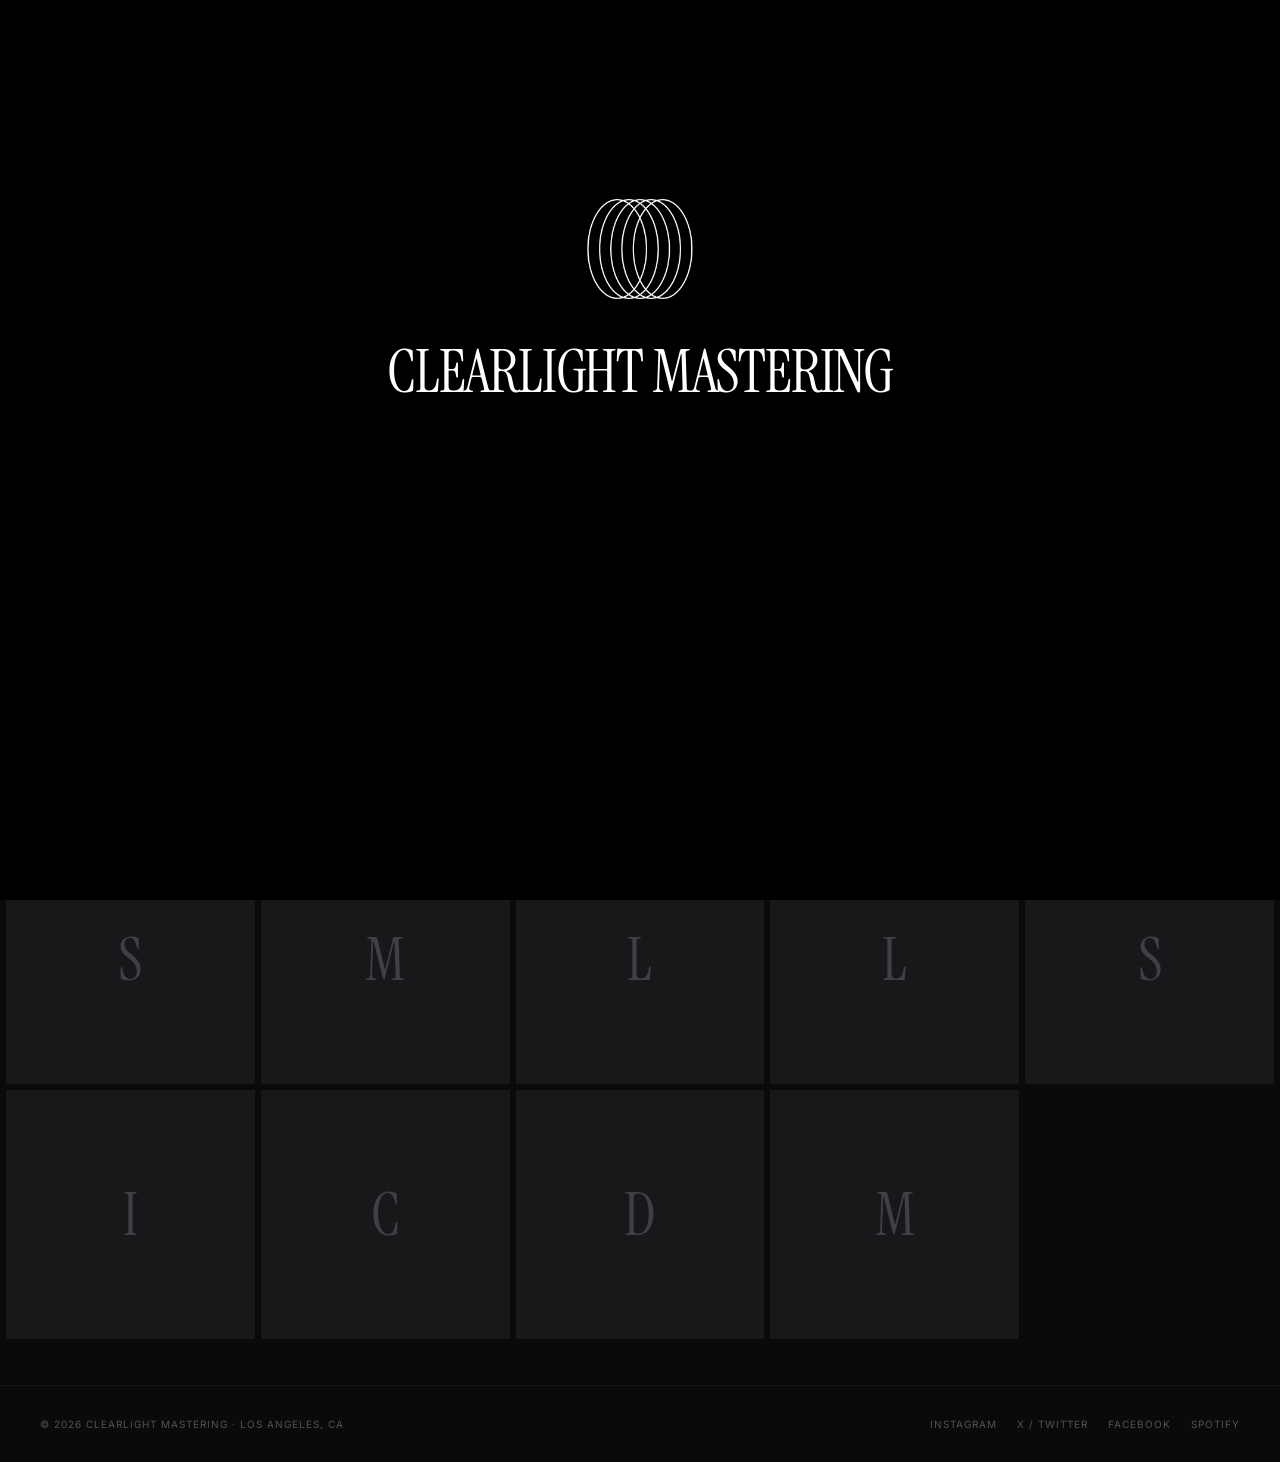
==== index.html @ d0c1997b "Add files via upload" ====
<!DOCTYPE html>
<html lang="en">
<head>
  <meta charset="UTF-8">
  <meta name="viewport" content="width=device-width, initial-scale=1.0">
  <title>Clearlight Mastering</title>
  <meta name="description" content="Clearlight Mastering — a boutique family-run mastering studio in Los Angeles, CA. Grammy-winning engineer John Greenham and studio director Tess Greenham.">
  <meta property="og:title" content="Clearlight Mastering">
  <meta property="og:description" content="A boutique family-run mastering studio in Los Angeles, CA. Trusted by Grammy-winning artists and independent voices alike.">
  <meta property="og:type" content="website">
  <meta name="twitter:card" content="summary_large_image">
  <link rel="icon" href="assets/logo.webp">
  <link rel="preconnect" href="https://fonts.googleapis.com">
  <link rel="preconnect" href="https://fonts.gstatic.com" crossorigin>
  <link href="https://fonts.googleapis.com/css2?family=Instrument+Serif:ital@0;1&family=Inter:wght@300;400;500&display=swap" rel="stylesheet">
  <link rel="stylesheet" href="css/style.css">
</head>
<body>

  <!-- Landing overlay -->
  <div class="landing" id="landing">
    <div class="landing-inner">
      <img src="assets/logo.webp" alt="Clearlight Mastering" class="landing-logo fade-item" data-step="200">
      <h1 class="landing-title fade-item" data-step="900">CLEARLIGHT MASTERING</h1>
      <p class="landing-sub fade-item" data-step="1600">A father-and-daughter mastering studio &middot; Los Angeles, CA<br><span style="color:var(--zinc-600)">Four-time Grammy-winning mastering</span></p>
      <div class="landing-rule fade-item" data-step="2300"></div>
      <div class="counter fade-item" data-step="2300">
        <p class="counter-number" id="counter-number">—</p>
        <p class="counter-label">streams and counting</p>
        <p class="counter-note">estimated across mastered catalogue</p>
      </div>
      <p class="landing-enter fade-item" data-step="2800">Click to enter</p>
    </div>
  </div>

  <!-- Header -->
  <header class="site-header">
    <div class="header-inner">
      <a href="index.html" class="brand">
        <img src="assets/logo.webp" alt="Clearlight Mastering">
        <span class="brand-text">
          <span class="brand-name">CLEARLIGHT MASTERING</span>
          <span class="brand-tag">A father-and-daughter mastering studio &middot; Los Angeles, CA</span>
        </span>
      </a>
      <nav class="site-nav">
        <a href="index.html">Work</a>
        <a href="about.html">About</a>
        <a href="contact.html">Contact</a>
      </nav>
    </div>
  </header>

  <!-- Album grid -->
  <div class="grid-wrap">
    <div class="album-grid" id="album-grid"></div>
  </div>

  <!-- Footer -->
  <footer class="site-footer">
    <div class="footer-inner">
      <p>&copy; <span id="year"></span> Clearlight Mastering &middot; Los Angeles, CA</p>
      <div class="footer-links">
        <a href="https://instagram.com" target="_blank" rel="noopener">Instagram</a>
        <a href="https://x.com" target="_blank" rel="noopener">X / Twitter</a>
        <a href="https://facebook.com" target="_blank" rel="noopener">Facebook</a>
        <a href="https://open.spotify.com" target="_blank" rel="noopener">Spotify</a>
      </div>
    </div>
  </footer>

  <script src="js/common.js"></script>
  <script src="js/home.js"></script>
</body>
</html>
---- css/style.css ----
/* ─── Reset & base ──────────────────────────────────────────────────────── */
*, *::before, *::after { box-sizing: border-box; margin: 0; padding: 0; }

:root {
  --bg: #0a0a0a;
  --fg: #f2f2f2;
  --border: #1f1f1f;
  --muted: #1f1f1f;
  --zinc-300: #d4d4d8;
  --zinc-400: #a1a1aa;
  --zinc-500: #71717a;
  --zinc-600: #52525b;
  --zinc-700: #3f3f46;
  --zinc-800: #27272a;
  --zinc-900: #18181b;
  --amber: #fbbf24;
  --green: #4ade80;
  --serif: 'Instrument Serif', Georgia, serif;
  --sans: 'Inter', -apple-system, BlinkMacSystemFont, sans-serif;
}

html { scroll-behavior: smooth; }

body {
  background: var(--bg);
  color: var(--fg);
  font-family: var(--sans);
  -webkit-font-smoothing: antialiased;
  min-height: 100vh;
  display: flex;
  flex-direction: column;
}

a { color: inherit; text-decoration: none; }
img { display: block; max-width: 100%; }

/* ─── Header ────────────────────────────────────────────────────────────── */
.site-header {
  position: sticky;
  top: 0;
  z-index: 40;
  width: 100%;
  border-bottom: 1px solid rgba(31,31,31,0.5);
  background: rgba(10,10,10,0.95);
  backdrop-filter: blur(8px);
}

.header-inner {
  max-width: 2000px;
  margin: 0 auto;
  padding: 0 20px;
  height: 64px;
  display: flex;
  align-items: center;
  justify-content: space-between;
}

.brand { display: flex; align-items: center; gap: 12px; }
.brand img { width: 36px; height: 36px; object-fit: contain; opacity: 0.8; transition: opacity 0.2s; }
.brand:hover img { opacity: 1; }
.brand-text { display: flex; align-items: baseline; gap: 12px; }
.brand-name { font-family: var(--serif); font-size: 20px; letter-spacing: -0.01em; color: #fff; }
.brand-tag {
  display: none;
  font-size: 10px;
  color: var(--zinc-600);
  text-transform: uppercase;
  letter-spacing: 0.1em;
  white-space: nowrap;
}

.site-nav { display: flex; align-items: center; gap: 24px; }
.site-nav a {
  font-size: 11px;
  text-transform: uppercase;
  letter-spacing: 0.18em;
  color: var(--zinc-500);
  transition: color 0.2s;
}
.site-nav a:hover { color: #e4e4e7; }
.site-nav a.active { color: #fff; }

/* ─── Footer ────────────────────────────────────────────────────────────── */
.site-footer { border-top: 1px solid rgba(31,31,31,0.5); margin-top: auto; }
.footer-inner {
  max-width: 2000px;
  margin: 0 auto;
  padding: 32px 20px;
  display: flex;
  flex-direction: column;
  align-items: center;
  gap: 16px;
}
.footer-inner p, .footer-links a {
  font-size: 10px;
  text-transform: uppercase;
  letter-spacing: 0.1em;
  color: var(--zinc-600);
}
.footer-links { display: flex; gap: 20px; }
.footer-links a { transition: color 0.2s; }
.footer-links a:hover { color: var(--zinc-300); }

/* ─── Landing overlay ───────────────────────────────────────────────────── */
.landing {
  position: fixed;
  inset: 0;
  background: #000;
  display: flex;
  flex-direction: column;
  align-items: center;
  justify-content: center;
  cursor: pointer;
  user-select: none;
  z-index: 50;
  transition: opacity 0.7s ease;
  text-align: center;
  padding: 24px;
}
.landing.hidden { opacity: 0; pointer-events: none; }

.landing-inner { display: flex; flex-direction: column; align-items: center; gap: 28px; }

.fade-item {
  opacity: 0;
  transform: translateY(16px);
  transition: opacity 0.9s ease, transform 0.9s ease;
}
.fade-item.show { opacity: 1; transform: translateY(0); }

.landing-logo { width: 96px; height: 96px; object-fit: contain; }
.landing-title {
  font-family: var(--serif);
  font-size: clamp(30px, 7vw, 60px);
  letter-spacing: -0.02em;
  color: #fff;
  font-weight: 400;
}
.landing-sub {
  font-size: 11px;
  color: var(--zinc-500);
  text-transform: uppercase;
  letter-spacing: 0.1em;
  line-height: 1.7;
  max-width: 420px;
}
.landing-rule { width: 1px; height: 24px; background: var(--zinc-800); }

.counter { display: flex; flex-direction: column; align-items: center; gap: 6px; }
.counter-number {
  font-family: var(--serif);
  font-size: clamp(22px, 5vw, 30px);
  color: #fff;
  font-variant-numeric: tabular-nums;
  letter-spacing: -0.01em;
}
.counter-label {
  font-size: 10px;
  color: var(--zinc-600);
  text-transform: uppercase;
  letter-spacing: 0.22em;
}
.counter-note {
  font-size: 9px;
  color: var(--zinc-700);
  text-transform: uppercase;
  letter-spacing: 0.15em;
  margin-top: 2px;
}

.landing-enter {
  font-size: 10px;
  color: var(--zinc-700);
  text-transform: uppercase;
  letter-spacing: 0.3em;
  margin-top: 16px;
}

/* ─── Album grid ────────────────────────────────────────────────────────── */
.grid-wrap { flex: 1; width: 100%; max-width: 2000px; margin: 0 auto; padding-bottom: 40px; }

.album-grid {
  display: grid;
  grid-template-columns: repeat(2, 1fr);
  gap: 4px;
  padding: 4px;
}

.album-card {
  position: relative;
  aspect-ratio: 1;
  overflow: hidden;
  background: var(--muted);
  cursor: pointer;
  opacity: 0;
  animation: fadeIn 0.6s ease forwards;
}

@keyframes fadeIn { to { opacity: 1; } }

.album-card img {
  height: 100%;
  width: 100%;
  object-fit: cover;
  transition: transform 0.7s cubic-bezier(0.16, 1, 0.3, 1);
}
.album-card:hover img { transform: scale(1.03); }

.album-fallback {
  position: absolute;
  inset: 0;
  display: flex;
  align-items: center;
  justify-content: center;
  background: var(--zinc-900);
  font-family: var(--serif);
  font-size: 60px;
  color: var(--zinc-700);
  text-transform: uppercase;
}

.album-spinner {
  position: absolute;
  inset: 0;
  display: flex;
  align-items: center;
  justify-content: center;
  background: var(--zinc-900);
}
.spinner {
  width: 32px; height: 32px;
  border: 2px solid var(--zinc-700);
  border-top-color: var(--zinc-400);
  border-radius: 50%;
  animation: spin 0.8s linear infinite;
}
@keyframes spin { to { transform: rotate(360deg); } }

.album-overlay {
  position: absolute;
  inset: 0;
  background: linear-gradient(to top, rgba(0,0,0,0.92) 0%, rgba(0,0,0,0.3) 50%, transparent 100%);
  display: flex;
  flex-direction: column;
  justify-content: flex-end;
  padding: 20px;
  opacity: 0;
  transition: opacity 0.3s;
}
.album-card:hover .album-overlay, .album-card.active .album-overlay { opacity: 1; }

.album-overlay-inner { transform: translateY(12px); transition: transform 0.3s; }
.album-card:hover .album-overlay-inner, .album-card.active .album-overlay-inner { transform: translateY(0); }

.album-award {
  display: inline-block;
  font-size: 9px;
  text-transform: uppercase;
  letter-spacing: 0.1em;
  color: var(--zinc-300);
  border: 1px solid rgba(113,113,122,0.5);
  padding: 2px 8px;
  margin-bottom: 8px;
}

.album-title {
  font-family: var(--serif);
  font-size: 17px;
  line-height: 1.2;
  color: #fff;
  margin-bottom: 4px;
  font-weight: 400;
}

.album-meta {
  font-size: 12px;
  color: var(--zinc-400);
  display: flex;
  align-items: center;
  gap: 6px;
}
.album-listen {
  margin-left: auto;
  display: flex;
  align-items: center;
  gap: 4px;
  font-size: 10px;
  text-transform: uppercase;
  letter-spacing: 0.05em;
  color: var(--green);
  opacity: 0.7;
}

/* ─── Page sections ─────────────────────────────────────────────────────── */
.section {
  padding: 96px 24px;
  max-width: 1100px;
  margin: 0 auto;
  border-bottom: 1px solid rgba(31,31,31,0.4);
}
.section:last-of-type { border-bottom: none; }

.eyebrow {
  font-size: 10px;
  text-transform: uppercase;
  letter-spacing: 0.25em;
  color: var(--zinc-600);
  margin-bottom: 12px;
}

h1.display {
  font-family: var(--serif);
  font-size: clamp(40px, 8vw, 76px);
  line-height: 1;
  letter-spacing: -0.02em;
  color: #fff;
  margin-bottom: 24px;
  font-weight: 400;
}
h1.display em { font-style: italic; }

h2.heading {
  font-family: var(--serif);
  font-size: clamp(26px, 4vw, 40px);
  line-height: 1.15;
  color: #fff;
  margin-bottom: 24px;
  font-weight: 400;
}

.body-text {
  font-size: 15px;
  color: var(--zinc-400);
  line-height: 1.75;
  margin-bottom: 16px;
}
.body-text:last-child { margin-bottom: 0; }

.hero-section {
  min-height: 60vh;
  display: flex;
  flex-direction: column;
  align-items: center;
  justify-content: center;
  text-align: center;
  padding: 96px 24px;
  border-bottom: 1px solid rgba(31,31,31,0.4);
}
.hero-section .body-text { max-width: 440px; color: var(--zinc-500); }

/* Reveal on scroll */
.reveal { opacity: 0; transform: translateY(32px); transition: opacity 0.9s ease, transform 0.9s ease; }
.reveal.in { opacity: 1; transform: none; }

/* Two column */
.two-col { display: grid; gap: 64px; align-items: center; }

.portrait { max-width: 320px; margin: 0 auto; }
.portrait img { width: 100%; filter: grayscale(100%) contrast(1.05); }
.portrait-name { font-family: var(--serif); font-size: 13px; color: var(--zinc-300); margin-top: 16px; }
.portrait-role { font-size: 10px; text-transform: uppercase; letter-spacing: 0.1em; color: var(--zinc-600); margin-top: 2px; }

/* Testimonials */
.testimonial-grid { display: grid; gap: 40px; }
.testimonial { border-left: 1px solid var(--zinc-800); padding-left: 24px; }
.testimonial p {
  font-family: var(--serif);
  font-style: italic;
  font-size: 15px;
  color: var(--zinc-400);
  line-height: 1.6;
  margin-bottom: 12px;
}
.testimonial cite {
  font-size: 10px;
  text-transform: uppercase;
  letter-spacing: 0.1em;
  color: var(--zinc-600);
  font-style: normal;
}

/* Stats */
.stat-grid { display: grid; grid-template-columns: repeat(3, 1fr); gap: 24px; max-width: 320px; margin-top: 40px; }
.stat-num { font-family: var(--serif); font-size: 30px; color: #fff; }
.stat-label { font-size: 10px; text-transform: uppercase; letter-spacing: 0.1em; color: var(--zinc-600); margin-top: 4px; }

/* Grammy carousel */
.grammy { display: flex; flex-direction: column; align-items: center; gap: 40px; }
.grammy-art { position: relative; width: 208px; height: 208px; flex-shrink: 0; transition: opacity 0.6s, transform 0.6s; }
.grammy-art img { width: 100%; height: 100%; object-fit: cover; }
.grammy-art.fading { opacity: 0; transform: scale(0.97); }
.grammy-fallback {
  width: 100%; height: 100%;
  background: var(--zinc-900);
  display: flex; align-items: center; justify-content: center;
  font-family: var(--serif); font-size: 48px; color: var(--zinc-700);
}
.grammy-badge {
  position: absolute; top: -12px; right: -12px;
  width: 40px; height: 40px;
  background: rgba(251,191,36,0.9);
  border-radius: 50%;
  display: flex; align-items: center; justify-content: center;
}
.grammy-info { text-align: center; max-width: 380px; transition: opacity 0.6s; }
.grammy-info.fading { opacity: 0; }
.grammy-award { font-size: 9px; text-transform: uppercase; letter-spacing: 0.25em; color: rgba(251,191,36,0.8); margin-bottom: 12px; }
.grammy-title { font-family: var(--serif); font-size: 20px; color: #fff; line-height: 1.2; margin-bottom: 4px; font-weight: 400; }
.grammy-artist { font-size: 12px; color: var(--zinc-500); }
.grammy-ceremony { font-size: 10px; color: var(--zinc-700); text-transform: uppercase; letter-spacing: 0.1em; margin-top: 4px; }
.grammy-dots { display: flex; gap: 8px; }
.grammy-dots button {
  width: 6px; height: 6px;
  border-radius: 50%;
  border: none;
  background: var(--zinc-700);
  cursor: pointer;
  padding: 0;
  transition: all 0.3s;
}
.grammy-dots button.active { background: var(--amber); transform: scale(1.25); }

/* ─── Contact form ──────────────────────────────────────────────────────── */
.contact-wrap { flex: 1; display: flex; justify-content: center; padding: 80px 24px; }
.contact-inner { width: 100%; max-width: 440px; }

.contact-form { display: flex; flex-direction: column; gap: 24px; }
.field { display: flex; flex-direction: column; gap: 6px; }
.field label {
  font-size: 10px;
  text-transform: uppercase;
  letter-spacing: 0.1em;
  color: var(--zinc-500);
}
.field input, .field textarea {
  background: transparent;
  border: none;
  border-bottom: 1px solid var(--zinc-800);
  padding: 10px 0;
  font-size: 14px;
  color: #fff;
  font-family: var(--sans);
  transition: border-color 0.2s;
  outline: none;
}
.field input:focus, .field textarea:focus { border-bottom-color: var(--zinc-400); }
.field input::placeholder, .field textarea::placeholder { color: var(--zinc-700); }
.field textarea { resize: none; }

.btn {
  align-self: flex-start;
  margin-top: 8px;
  font-size: 11px;
  text-transform: uppercase;
  letter-spacing: 0.2em;
  color: #fff;
  background: transparent;
  border: 1px solid var(--zinc-700);
  padding: 14px 28px;
  cursor: pointer;
  font-family: var(--sans);
  transition: all 0.2s;
}
.btn:hover { border-color: var(--zinc-400); background: var(--zinc-900); }
.btn:disabled { opacity: 0.5; cursor: default; }

.form-status { font-size: 13px; }
.form-status.error { color: #f87171; }

.contact-success { text-align: center; padding: 48px 0; }
.contact-success p:first-child { color: var(--zinc-400); font-size: 14px; margin-bottom: 8px; }
.contact-success p:last-child { color: var(--zinc-600); font-size: 12px; text-transform: uppercase; letter-spacing: 0.1em; }

.cta-section { padding: 96px 24px; text-align: center; max-width: 640px; margin: 0 auto; }
.cta-link {
  display: inline-block;
  font-size: 11px;
  text-transform: uppercase;
  letter-spacing: 0.2em;
  color: #fff;
  border: 1px solid var(--zinc-700);
  padding: 16px 32px;
  transition: all 0.2s;
}
.cta-link:hover { border-color: var(--zinc-400); background: var(--zinc-900); }

/* ─── Responsive ────────────────────────────────────────────────────────── */
@media (min-width: 768px) {
  .header-inner, .footer-inner { padding-left: 40px; padding-right: 40px; }
  .brand-tag { display: block; }
  .album-grid { grid-template-columns: repeat(3, 1fr); gap: 6px; padding: 6px; }
  .footer-inner { flex-direction: row; justify-content: space-between; }
  .two-col { grid-template-columns: 1fr 1fr; gap: 96px; }
  .testimonial-grid { grid-template-columns: 1fr 1fr; gap: 56px; }
  .section { padding: 128px 64px; }
  .grammy-art { width: 256px; height: 256px; }
  .landing-logo { width: 112px; height: 112px; }
}

@media (min-width: 1024px) {
  .album-grid { grid-template-columns: repeat(4, 1fr); }
}

@media (min-width: 1280px) {
  .album-grid { grid-template-columns: repeat(5, 1fr); }
}

@media (prefers-reduced-motion: reduce) {
  *, *::before, *::after { animation-duration: 0.01ms !important; transition-duration: 0.01ms !important; }
}

/* ─── Credential strip (hero) ────────────────────────────────────────────── */
.credential-strip {
  display: flex;
  align-items: center;
  justify-content: center;
  flex-wrap: wrap;
  gap: 16px;
  margin-top: 32px;
}
.credential {
  font-size: 11px;
  text-transform: uppercase;
  letter-spacing: 0.16em;
  color: var(--zinc-400);
  display: flex;
  align-items: center;
  gap: 8px;
}
.credential-num {
  font-family: var(--serif);
  font-size: 22px;
  color: var(--amber);
  letter-spacing: 0;
  text-transform: none;
}
.credential-sep { width: 1px; height: 14px; background: var(--zinc-800); }

/* ─── Featured testimonial ───────────────────────────────────────────────── */
.featured-quote {
  border: none;
  border-top: 1px solid var(--zinc-800);
  border-bottom: 1px solid var(--zinc-800);
  padding: 48px 0;
  margin-bottom: 56px;
  text-align: center;
}
.featured-quote p {
  font-family: var(--serif);
  font-size: clamp(24px, 4.2vw, 40px);
  line-height: 1.25;
  color: #fff;
  letter-spacing: -0.01em;
  margin-bottom: 20px;
  font-style: normal;
}
.featured-quote cite {
  font-size: 10px;
  text-transform: uppercase;
  letter-spacing: 0.18em;
  color: var(--zinc-500);
  font-style: normal;
}
.featured-quote cite em { font-style: italic; text-transform: none; letter-spacing: 0.05em; }

/* ─── Family band ────────────────────────────────────────────────────────── */
.family-band { display: grid; gap: 40px; align-items: center; }

.family-photo { position: relative; width: 100%; aspect-ratio: 4/3; overflow: hidden; }
.family-photo img { width: 100%; height: 100%; object-fit: cover; filter: grayscale(100%) contrast(1.05); }
.family-photo-note { display: none; }
.family-photo.missing {
  background: var(--zinc-900);
  border: 1px dashed var(--zinc-800);
  display: flex;
  align-items: center;
  justify-content: center;
}
.family-photo.missing .family-photo-note {
  display: block;
  text-align: center;
  font-size: 11px;
  text-transform: uppercase;
  letter-spacing: 0.15em;
  color: var(--zinc-600);
  line-height: 2;
}
.family-photo.missing .family-photo-note span {
  font-size: 10px;
  letter-spacing: 0.05em;
  color: var(--zinc-700);
  text-transform: none;
}

.family-quote { border-left: 1px solid var(--zinc-800); padding-left: 28px; }
.family-quote p {
  font-family: var(--serif);
  font-size: clamp(19px, 2.6vw, 26px);
  line-height: 1.4;
  color: var(--zinc-300);
  margin-bottom: 16px;
}
.family-quote cite {
  font-size: 10px;
  text-transform: uppercase;
  letter-spacing: 0.15em;
  color: var(--zinc-600);
  font-style: normal;
}

@media (min-width: 768px) {
  .family-band { grid-template-columns: 1.2fr 1fr; gap: 64px; }
  .testimonial-grid { grid-template-columns: repeat(3, 1fr); gap: 40px; }
  .credential-strip { gap: 24px; }
}
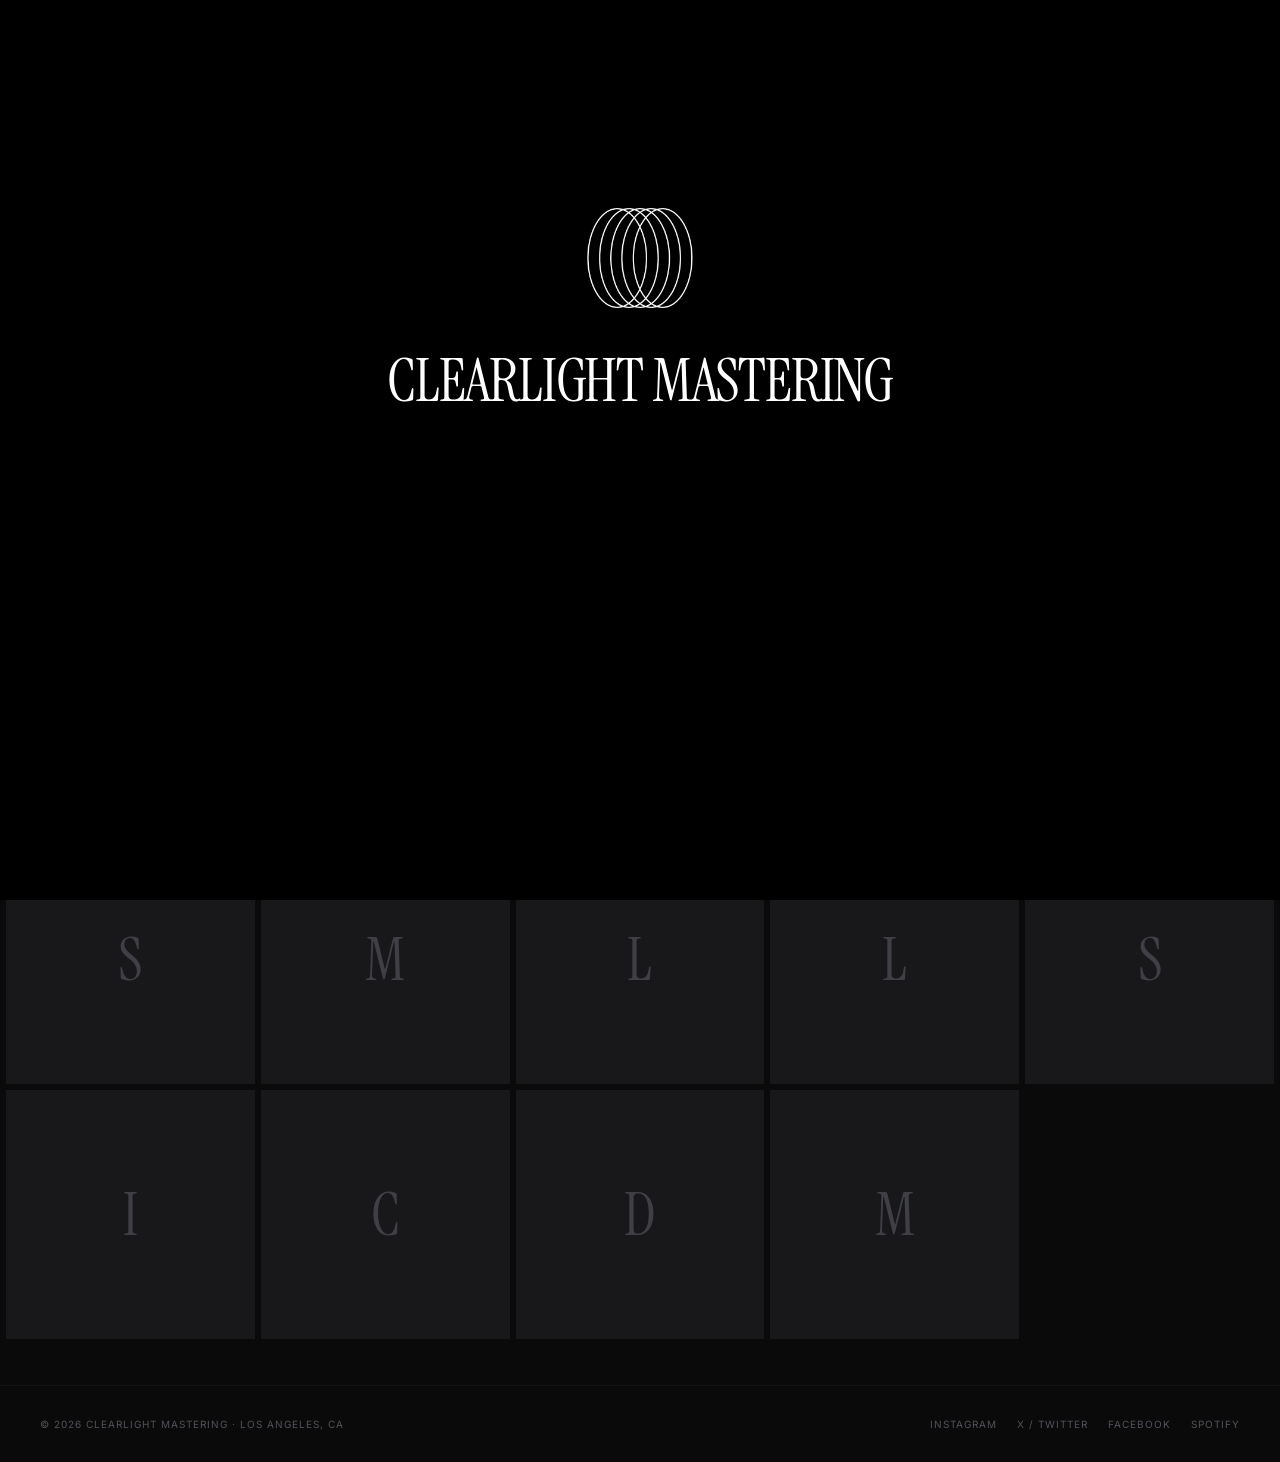
==== commit 429691bf: "Add files via upload" ====
--- a/index.html
+++ b/index.html
@@ -22,7 +22,7 @@
     <div class="landing-inner">
       <img src="assets/logo.webp" alt="Clearlight Mastering" class="landing-logo fade-item" data-step="200">
       <h1 class="landing-title fade-item" data-step="900">CLEARLIGHT MASTERING</h1>
-      <p class="landing-sub fade-item" data-step="1600">A father-and-daughter mastering studio &middot; Los Angeles, CA<br><span style="color:var(--zinc-600)">Four-time Grammy-winning mastering</span></p>
+      <p class="landing-sub fade-item" data-step="1600">A boutique family run mastering studio &middot; Los Angeles, CA<br><span style="color:var(--zinc-600)">Four-time Grammy-winning mastering</span></p>
       <div class="landing-rule fade-item" data-step="2300"></div>
       <div class="counter fade-item" data-step="2300">
         <p class="counter-number" id="counter-number">—</p>
@@ -40,7 +40,7 @@
         <img src="assets/logo.webp" alt="Clearlight Mastering">
         <span class="brand-text">
           <span class="brand-name">CLEARLIGHT MASTERING</span>
-          <span class="brand-tag">A father-and-daughter mastering studio &middot; Los Angeles, CA</span>
+          <span class="brand-tag">A boutique family run mastering studio &middot; Los Angeles, CA</span>
         </span>
       </a>
       <nav class="site-nav">
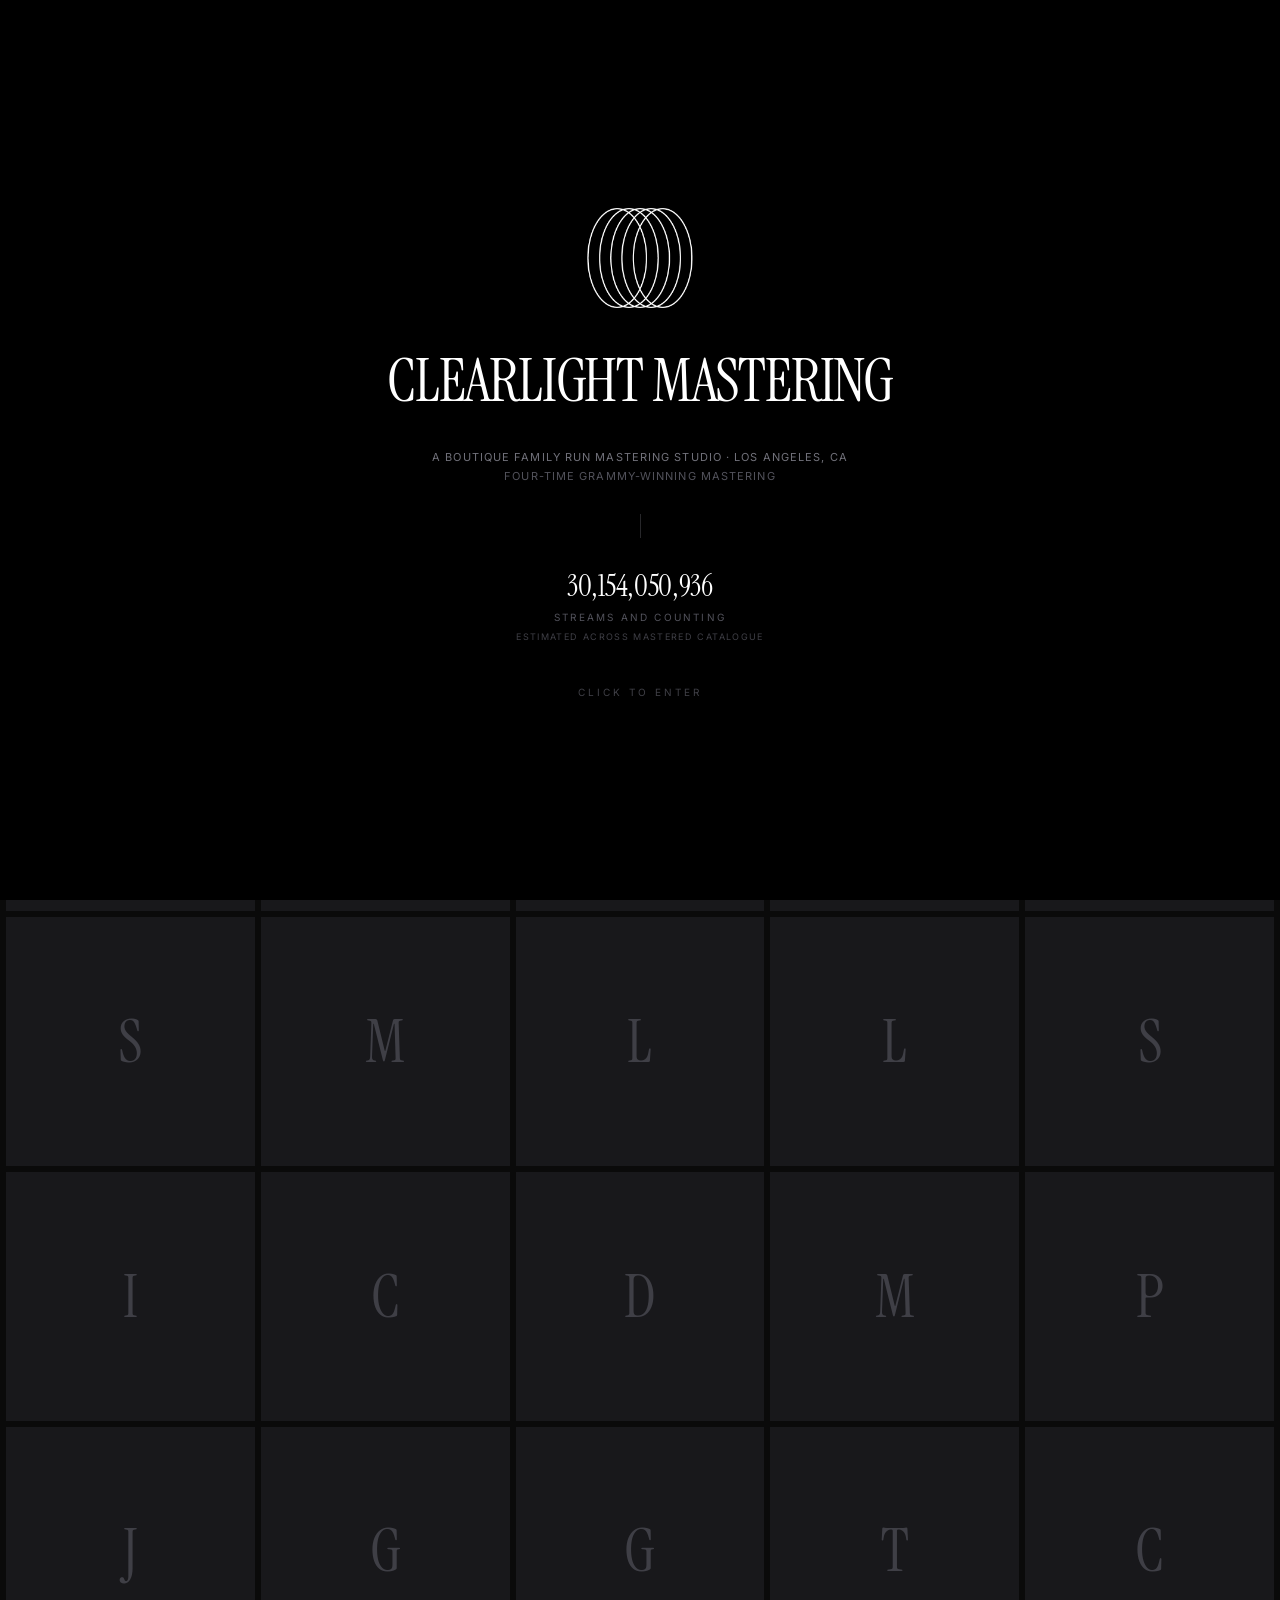
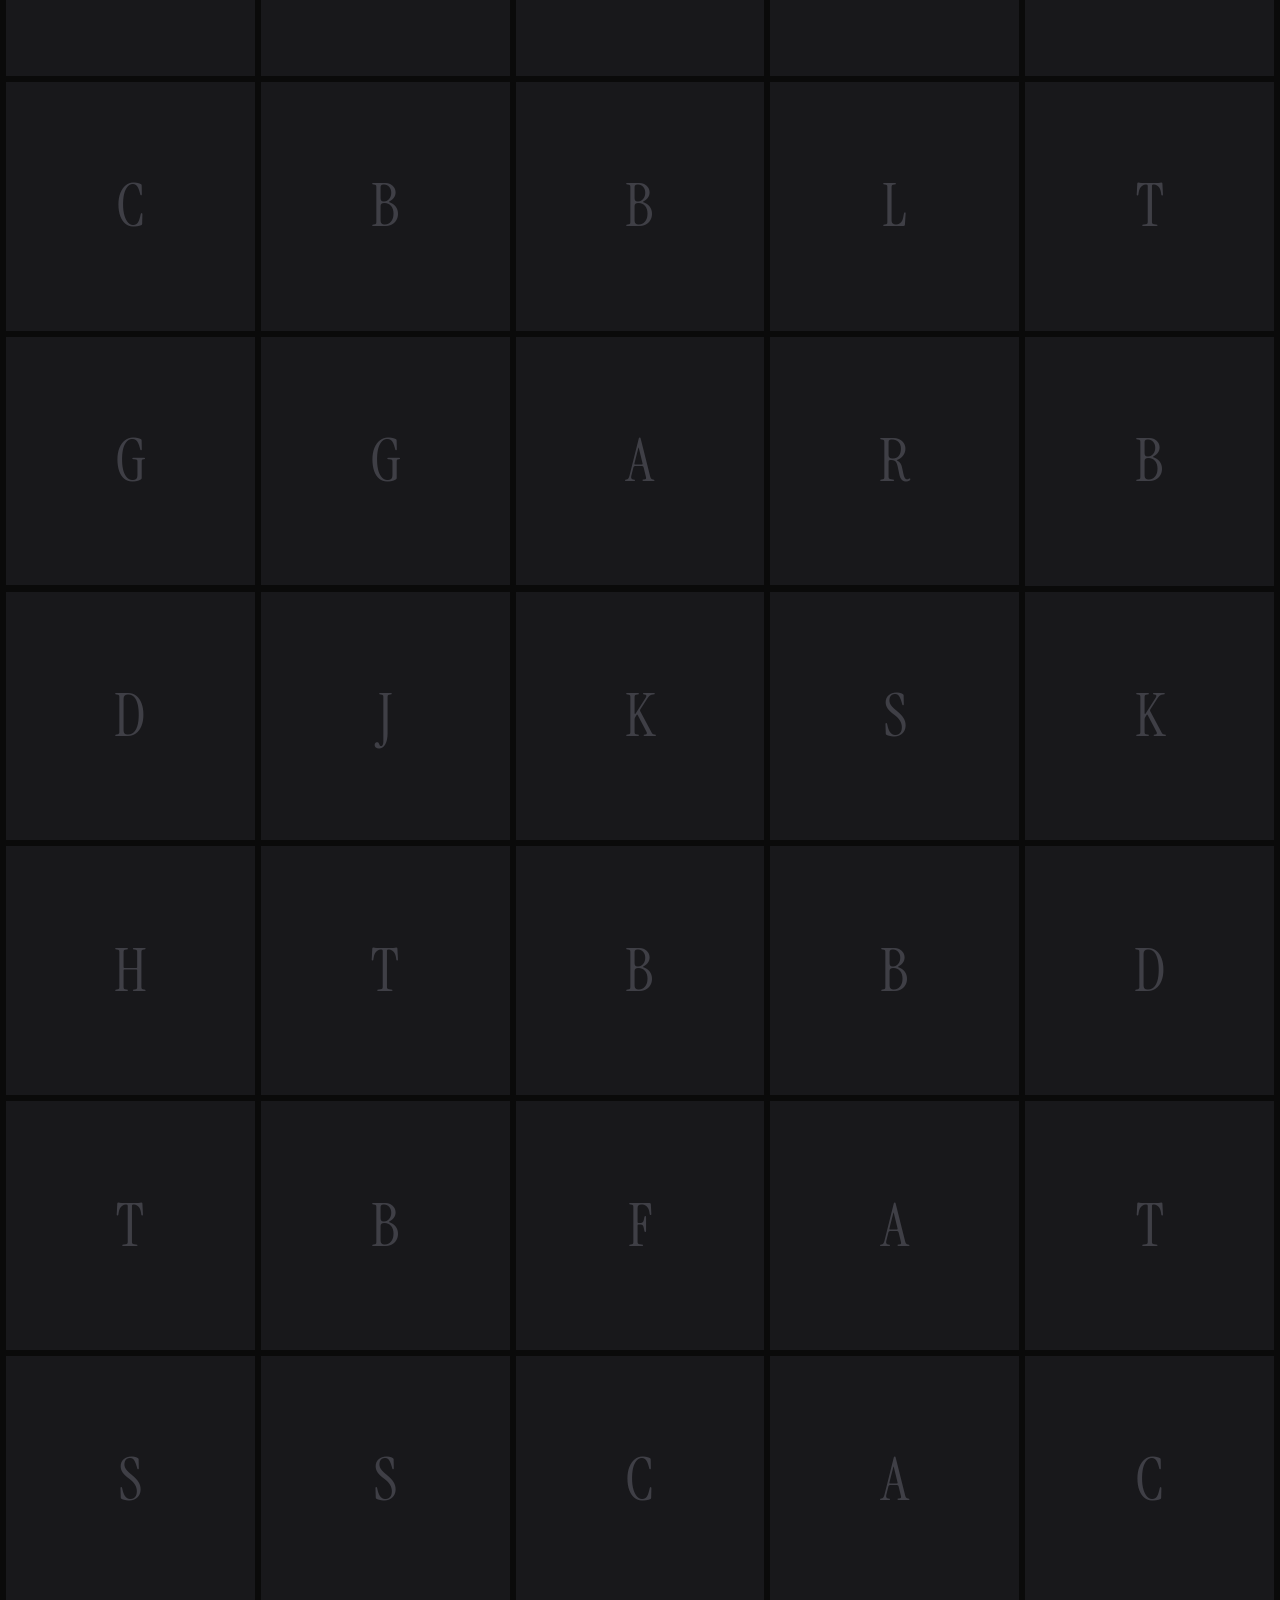
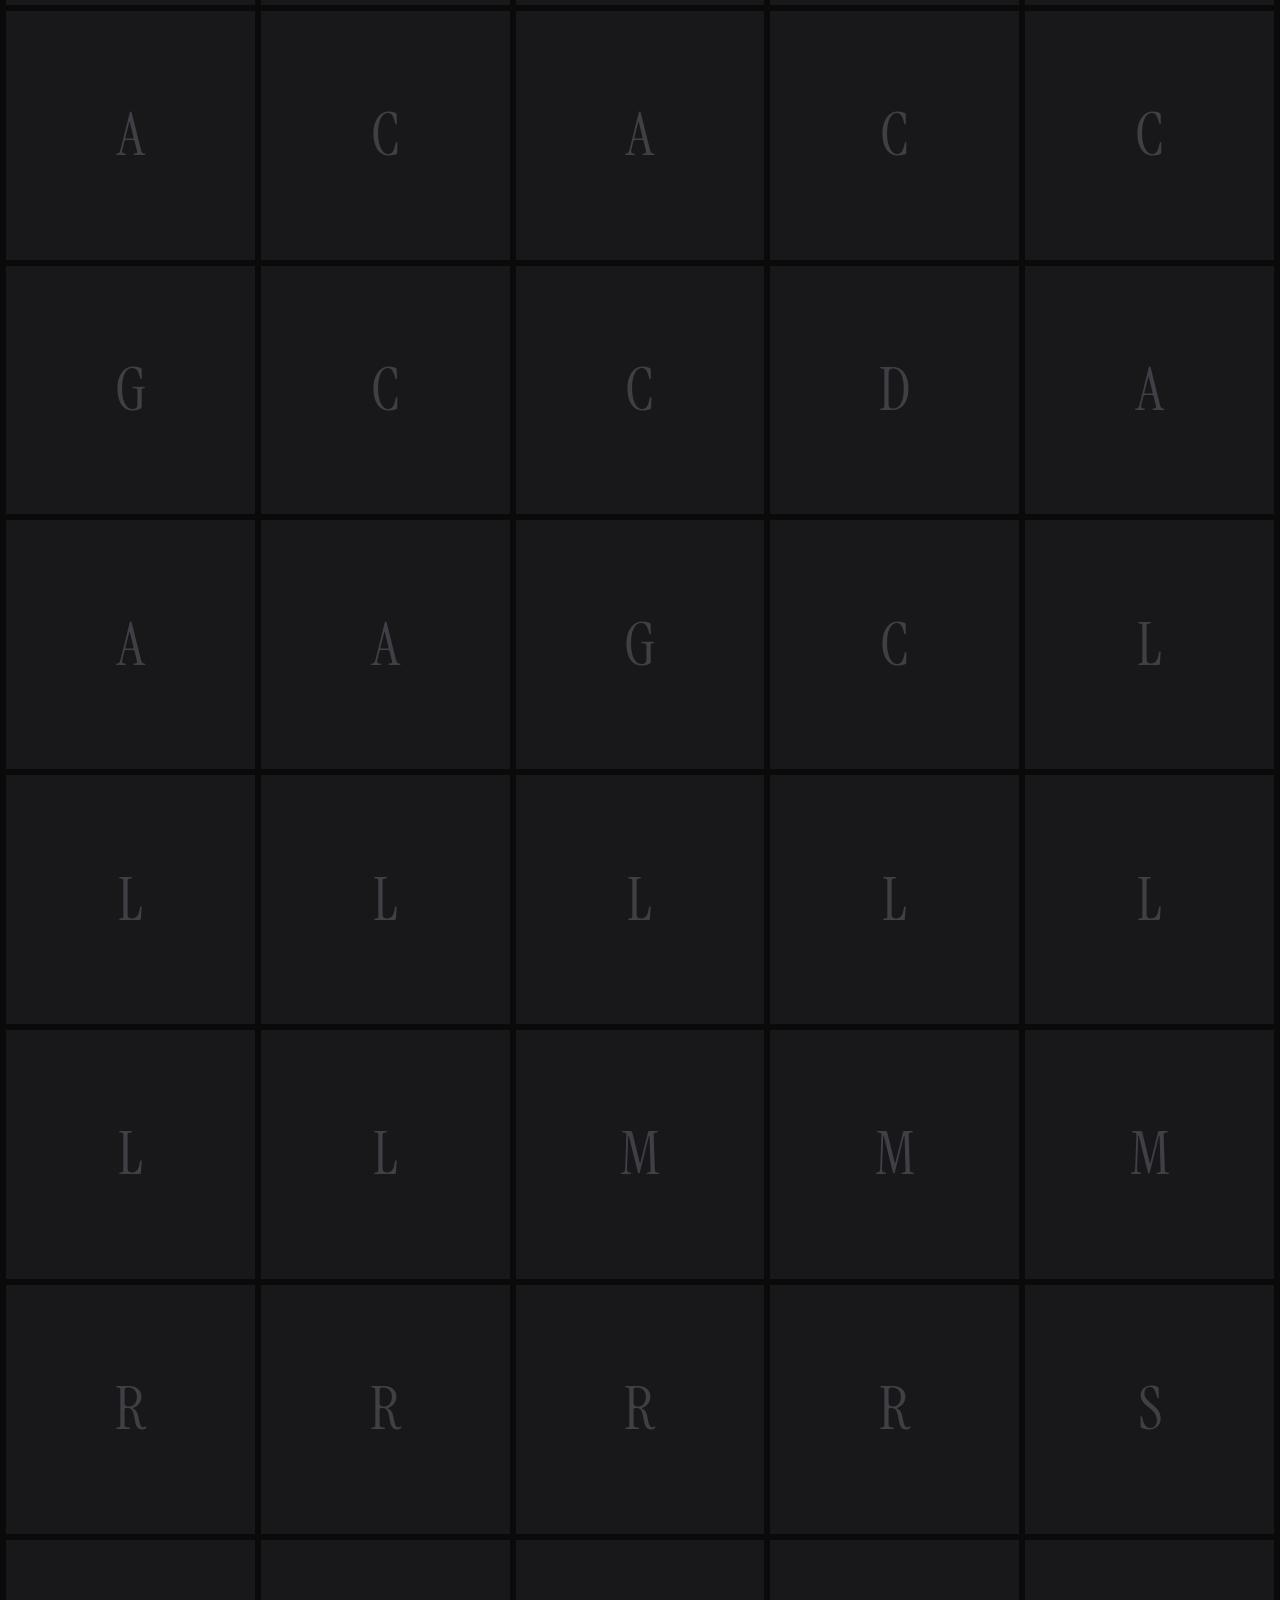
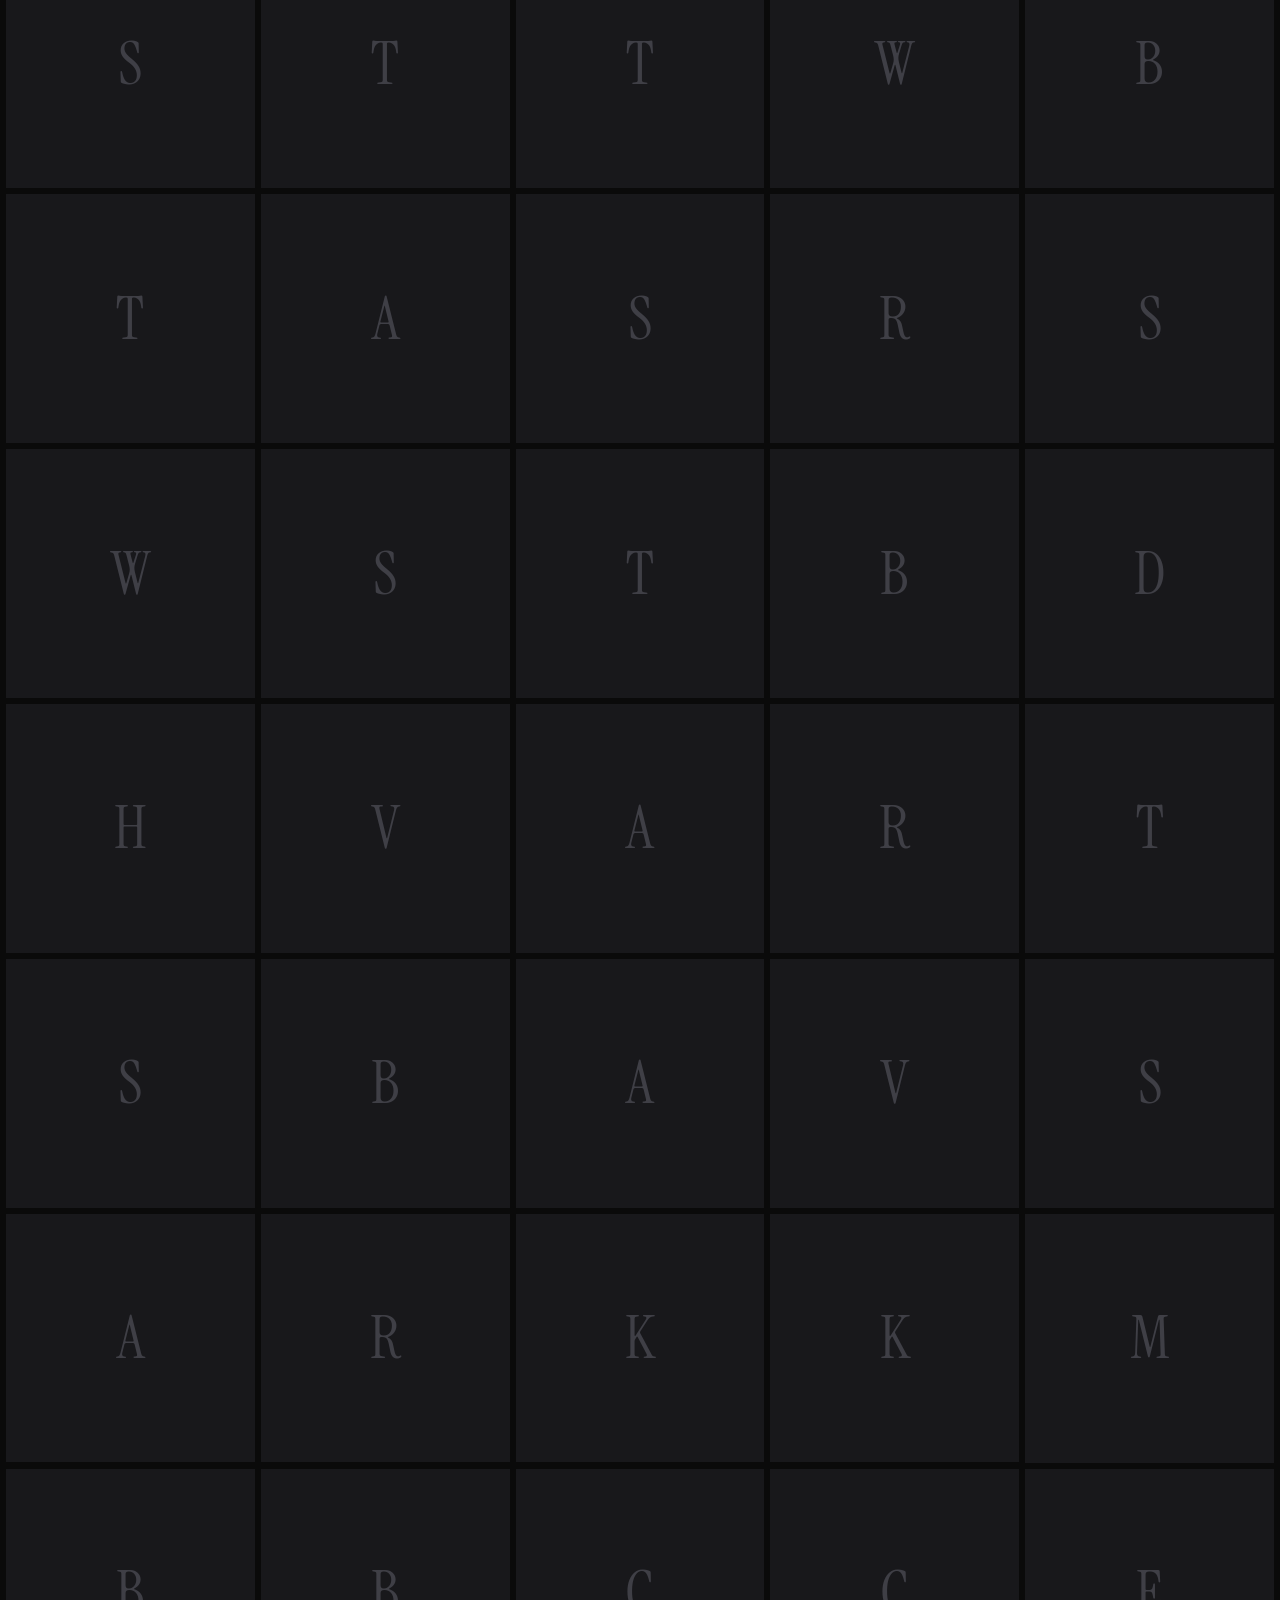
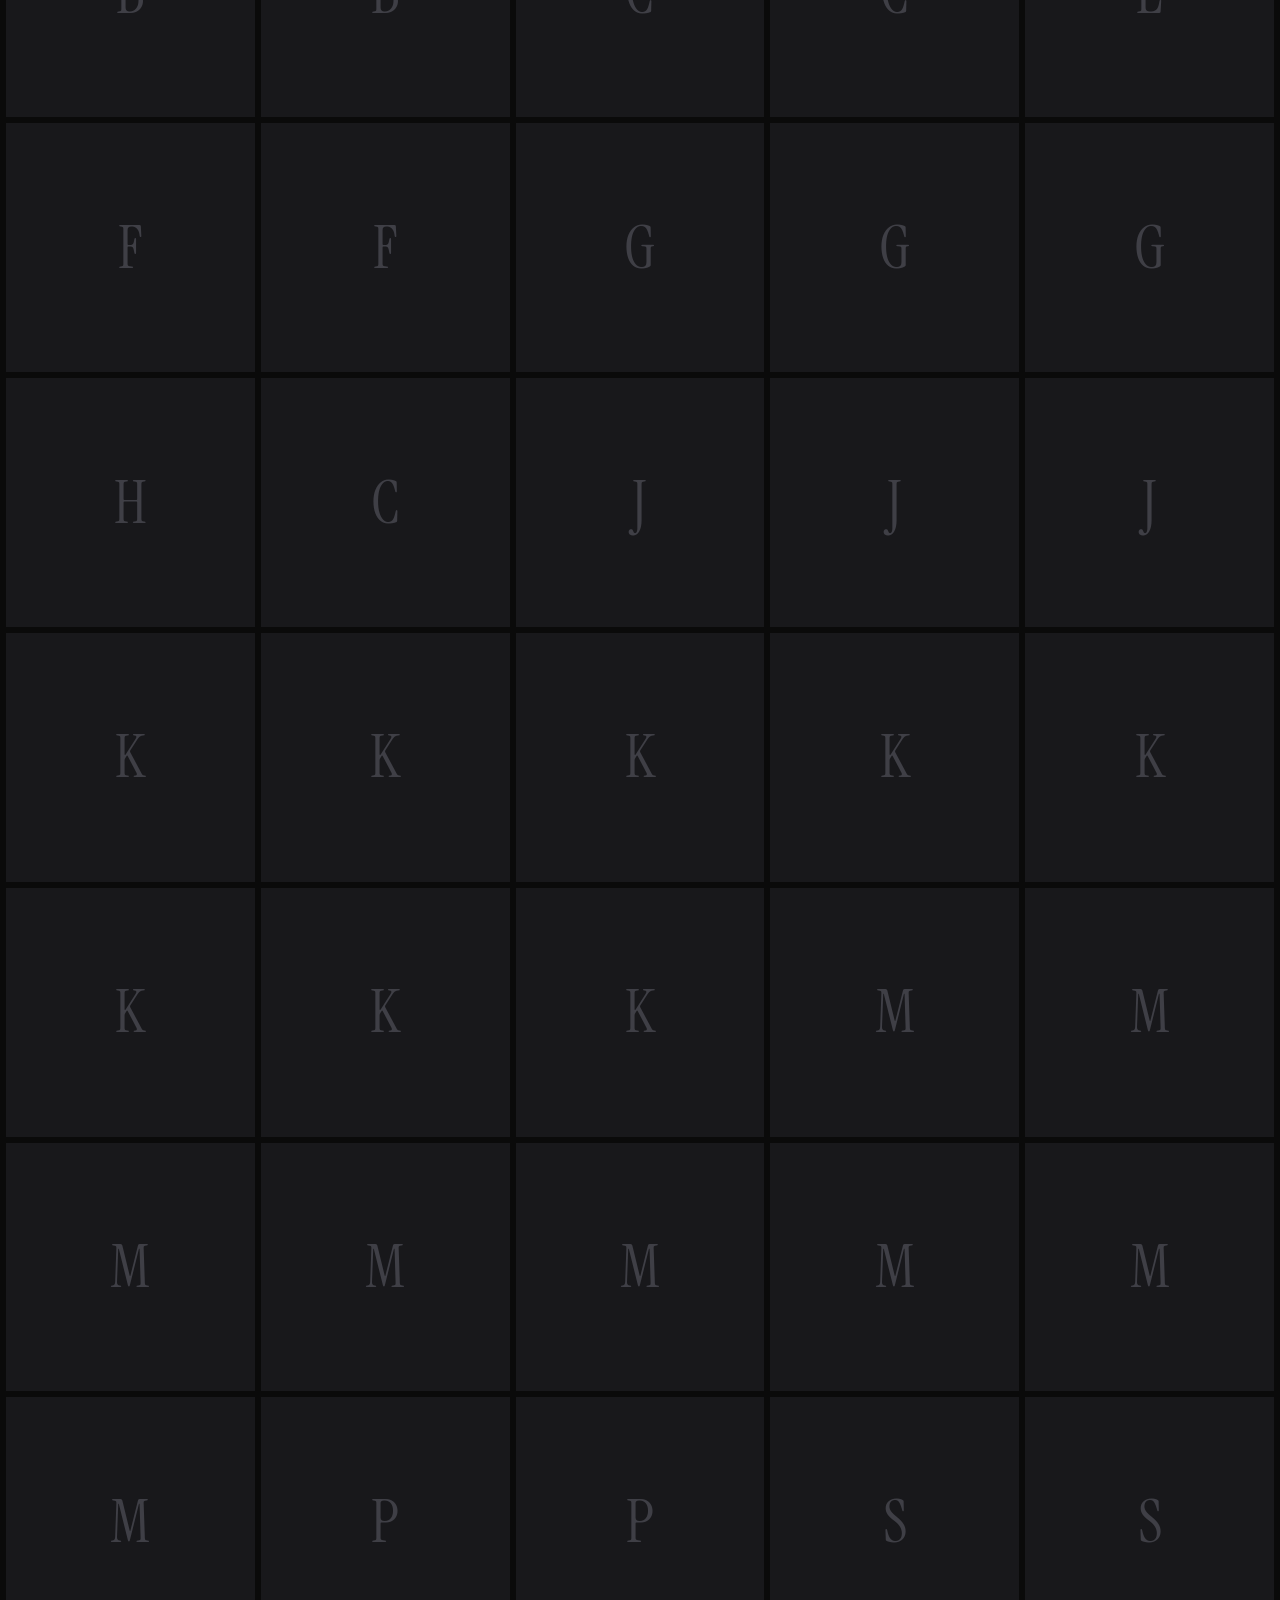
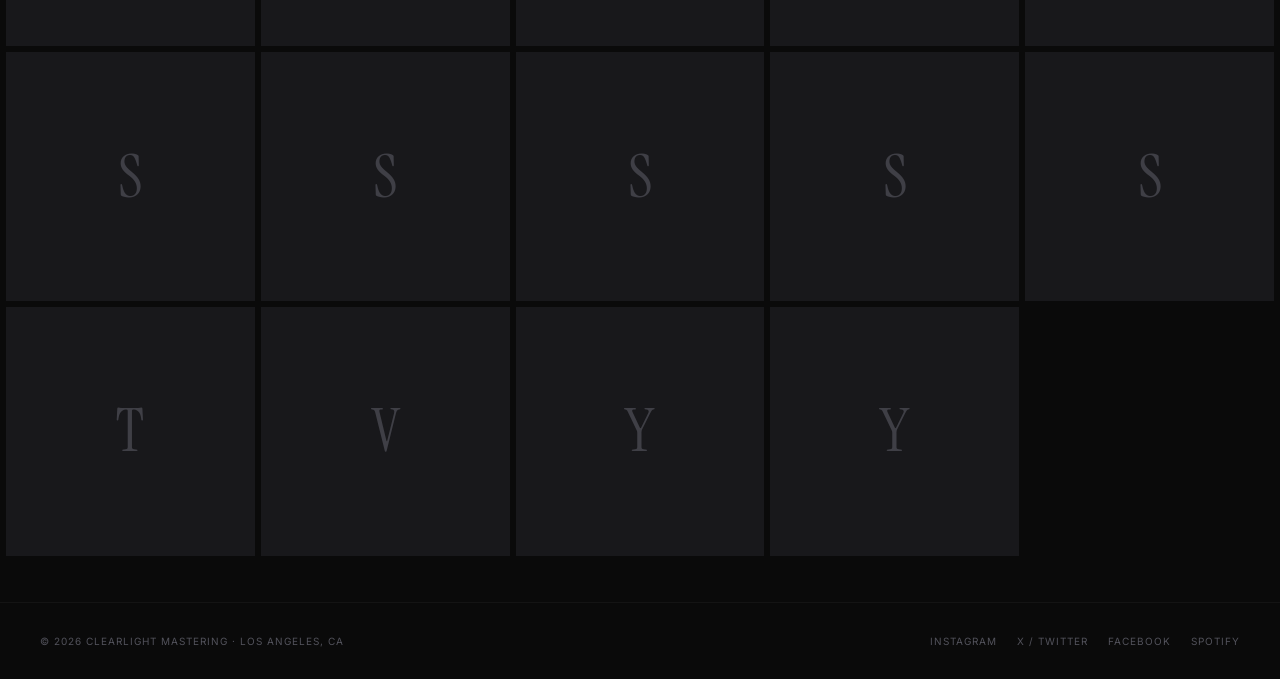
==== commit 74f8e846: "new" ====
--- a/index.html
+++ b/index.html
@@ -53,6 +53,14 @@
 
   <!-- Album grid -->
   <div class="grid-wrap">
+    <div class="filter-bar">
+      <div class="filter-group" role="group" aria-label="Filter discography by engineer">
+        <button type="button" class="filter-btn active" data-filter="all" aria-pressed="true">All</button>
+        <button type="button" class="filter-btn" data-filter="john" aria-pressed="false">John</button>
+        <button type="button" class="filter-btn" data-filter="tess" aria-pressed="false">Tess</button>
+      </div>
+      <p class="filter-count" id="filter-count" aria-live="polite"></p>
+    </div>
     <div class="album-grid" id="album-grid"></div>
   </div>
 
--- a/css/style.css
+++ b/css/style.css
@@ -613,3 +613,107 @@
   .testimonial-grid { grid-template-columns: repeat(3, 1fr); gap: 40px; }
   .credential-strip { gap: 24px; }
 }
+
+/* ─── Family statement (joint portrait section) ──────────────────────────── */
+.family-statement { border-left: 1px solid var(--zinc-800); padding-left: 28px; }
+.family-statement .eyebrow { margin-bottom: 10px; }
+.family-statement h3 {
+  font-family: var(--serif);
+  font-size: clamp(21px, 2.8vw, 28px);
+  line-height: 1.25;
+  color: #fff;
+  font-weight: 400;
+  margin-bottom: 16px;
+}
+.family-statement p {
+  font-size: 15px;
+  color: var(--zinc-400);
+  line-height: 1.75;
+}
+
+/* Links from About page into the engineer pages */
+.engineer-link {
+  display: inline-block;
+  margin-top: 20px;
+  font-size: 11px;
+  text-transform: uppercase;
+  letter-spacing: 0.18em;
+  color: var(--zinc-300);
+  border-bottom: 1px solid var(--zinc-700);
+  padding-bottom: 3px;
+  transition: color 0.2s, border-color 0.2s;
+}
+.engineer-link:hover { color: #fff; border-bottom-color: var(--zinc-400); }
+.portrait a { display: block; }
+.portrait a img { transition: opacity 0.3s; }
+.portrait a:hover img { opacity: 0.85; }
+
+/* ─── Header: stack into two rows on narrow screens ───────────────────────── */
+@media (max-width: 719px) {
+  .header-inner {
+    height: auto;
+    flex-direction: column;
+    align-items: flex-start;
+    gap: 10px;
+    padding-top: 14px;
+    padding-bottom: 14px;
+  }
+  .site-nav { gap: 18px; flex-wrap: wrap; }
+  .brand-name { font-size: 18px; }
+}
+
+/* The tagline beside the studio name only fits alongside the nav
+   on wide screens. Below that it's hidden from the header (it still
+   appears on the landing page). */
+@media (min-width: 768px) and (max-width: 1239px) {
+  .brand-tag { display: none; }
+}
+
+/* ─── Discography filter ─────────────────────────────────────────────────── */
+.filter-bar {
+  display: flex;
+  align-items: center;
+  justify-content: space-between;
+  gap: 16px;
+  padding: 20px 20px 16px;
+}
+.filter-group { display: flex; gap: 6px; }
+.filter-btn {
+  font-family: var(--sans);
+  font-size: 11px;
+  text-transform: uppercase;
+  letter-spacing: 0.18em;
+  color: var(--zinc-500);
+  background: transparent;
+  border: 1px solid var(--zinc-800);
+  padding: 9px 18px;
+  cursor: pointer;
+  transition: color 0.2s, border-color 0.2s, background 0.2s;
+}
+.filter-btn:hover { color: #e4e4e7; border-color: var(--zinc-600); }
+.filter-btn.active { color: #000; background: #fff; border-color: #fff; }
+.filter-btn:focus-visible { outline: 1px solid var(--zinc-400); outline-offset: 2px; }
+.filter-count {
+  font-size: 10px;
+  text-transform: uppercase;
+  letter-spacing: 0.16em;
+  color: var(--zinc-600);
+}
+
+/* Fade the grid out while it reorders, then cards stagger back in */
+.album-grid { transition: opacity 0.22s ease; }
+.album-grid.is-shuffling { opacity: 0; }
+.album-card { animation: none; opacity: 1; }
+.album-card--in { opacity: 0; animation: fadeIn 0.5s ease forwards; }
+
+.album-engineer {
+  margin-top: 8px;
+  font-size: 9px;
+  text-transform: uppercase;
+  letter-spacing: 0.16em;
+  color: var(--zinc-500);
+}
+
+@media (min-width: 768px) {
+  .filter-bar { padding: 28px 40px 20px; }
+}
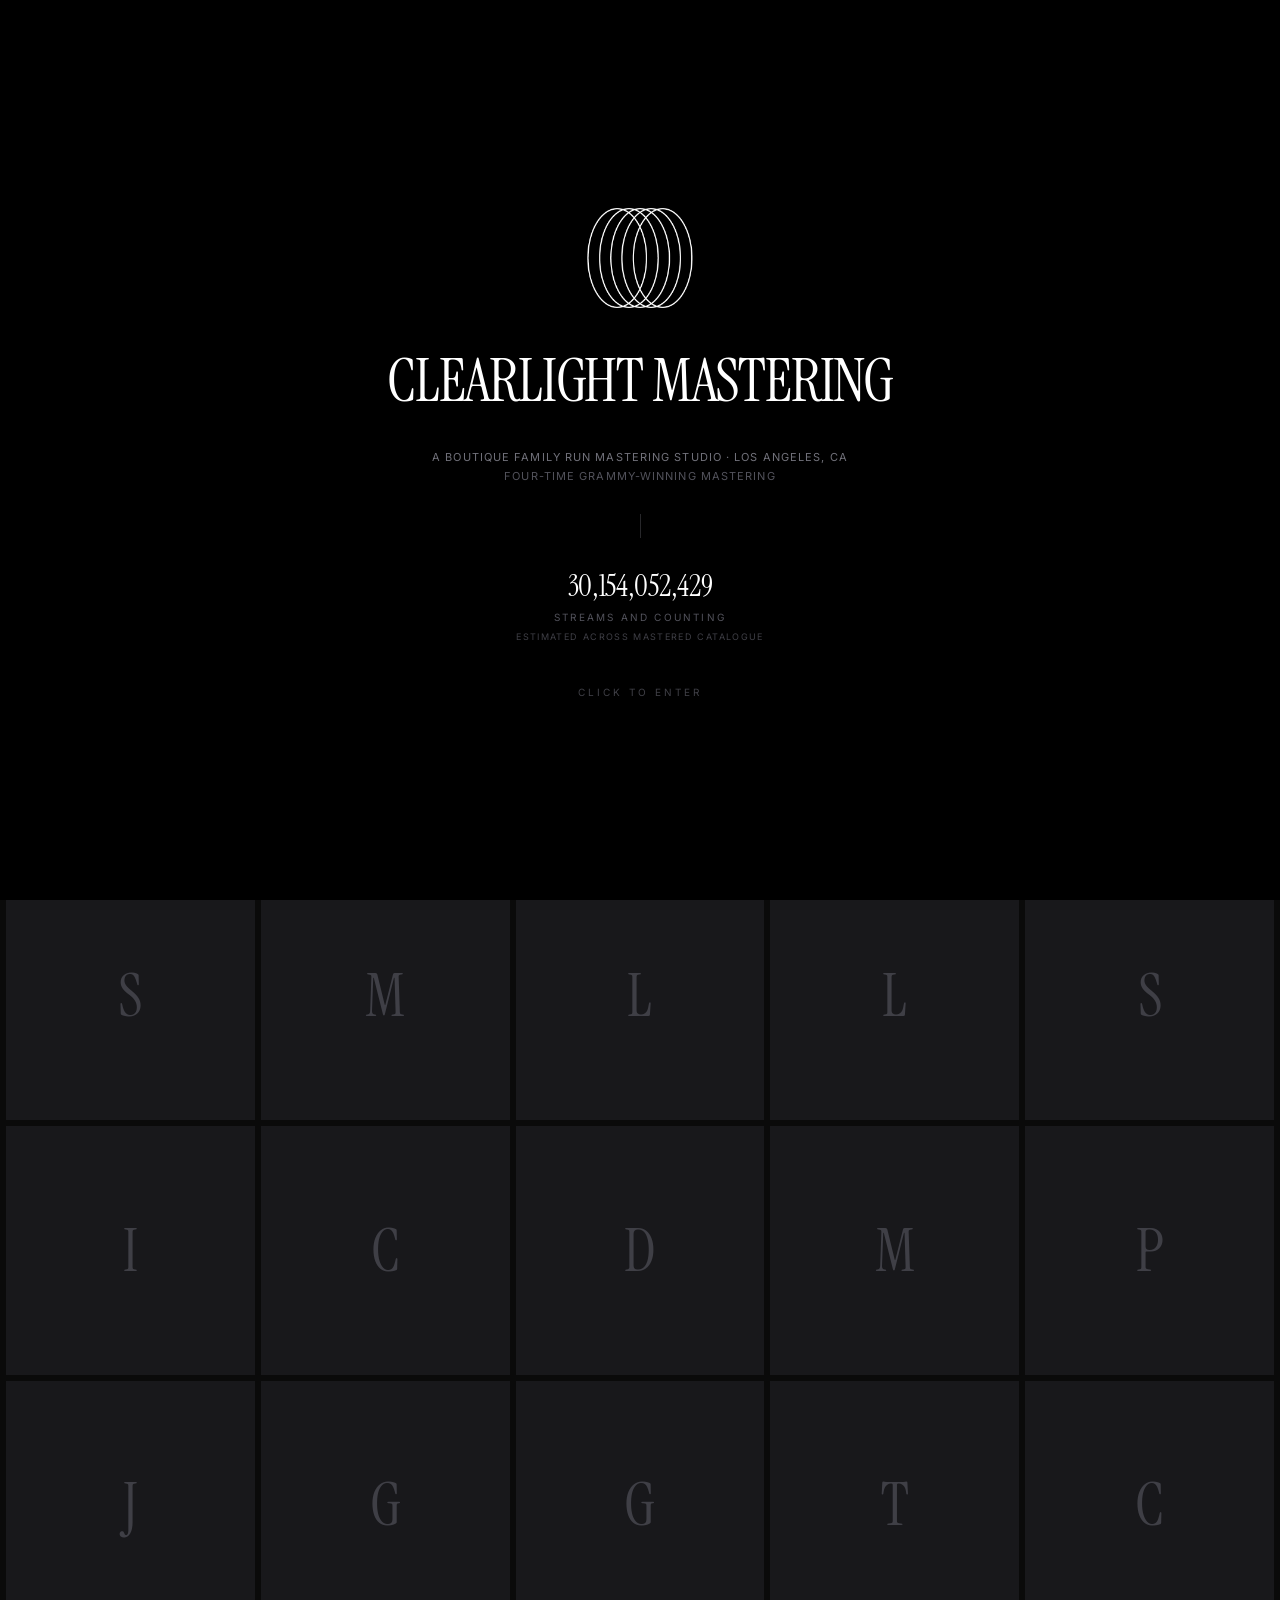
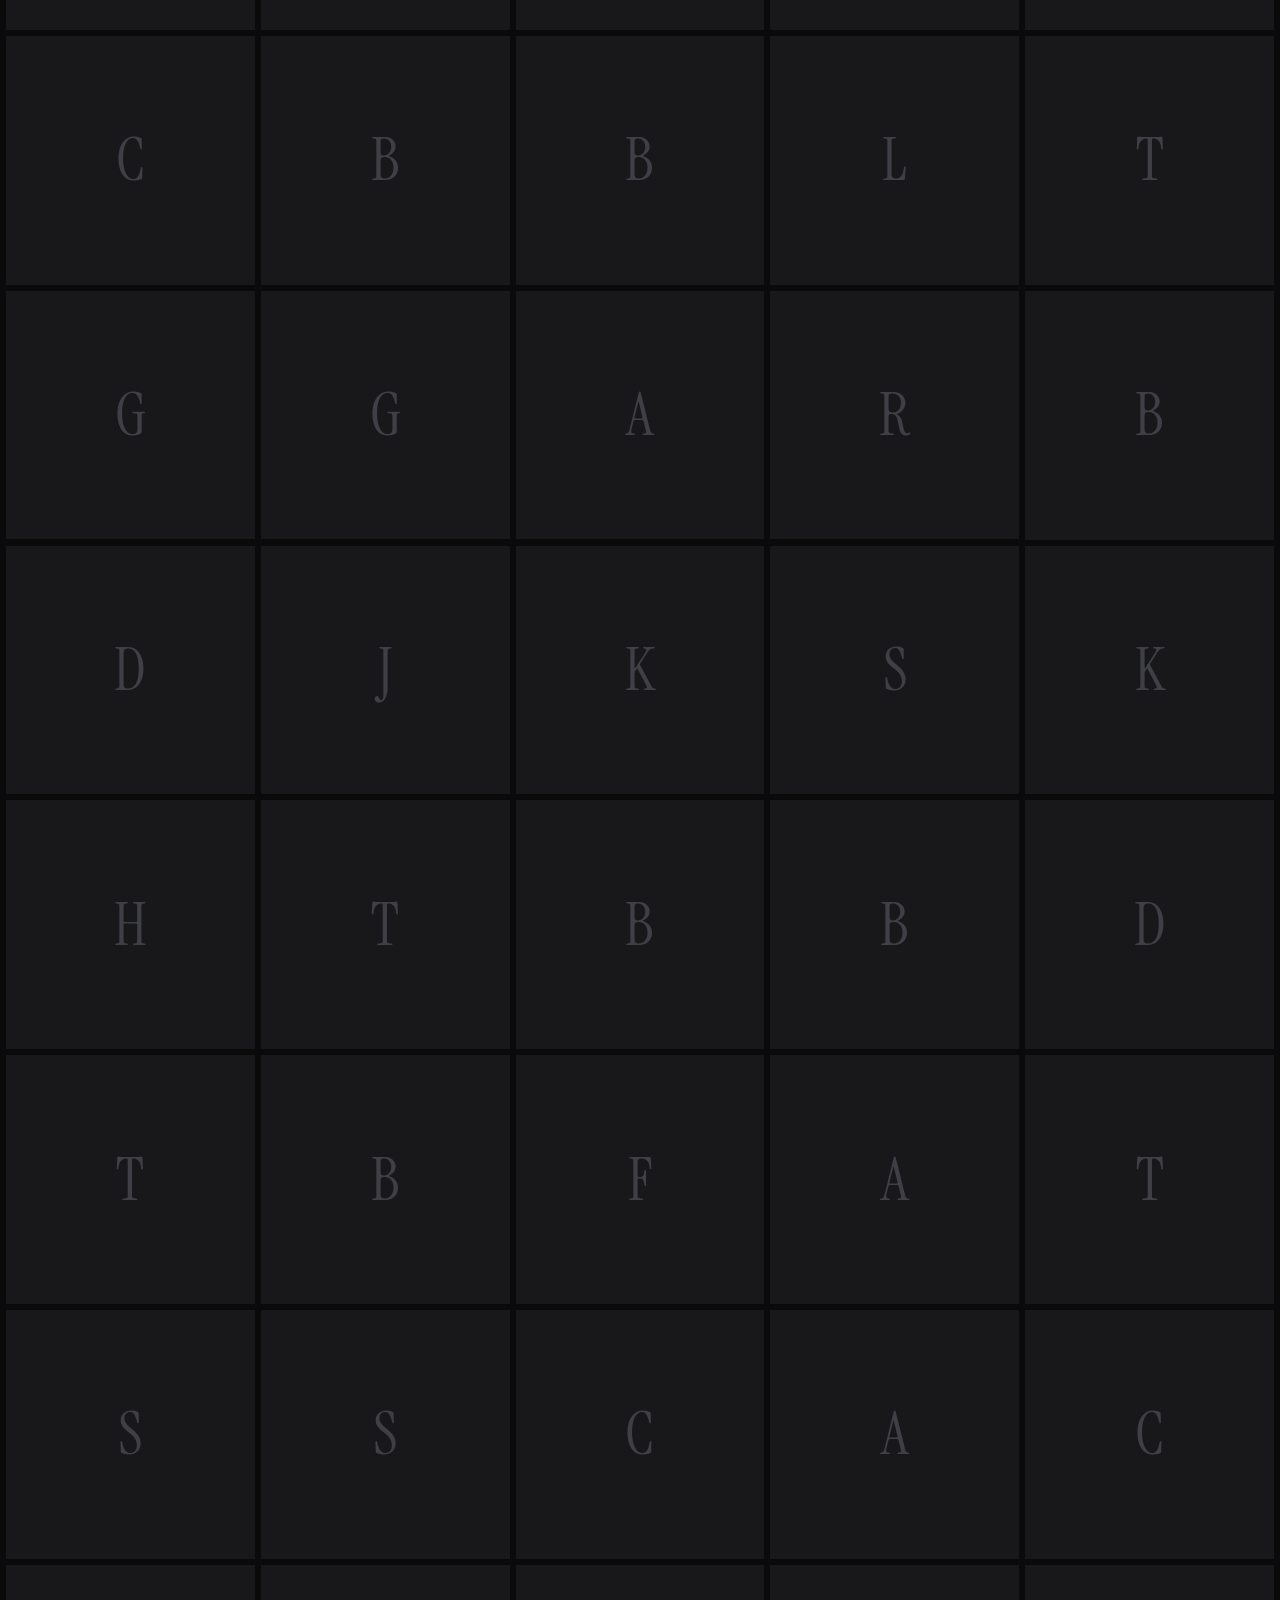
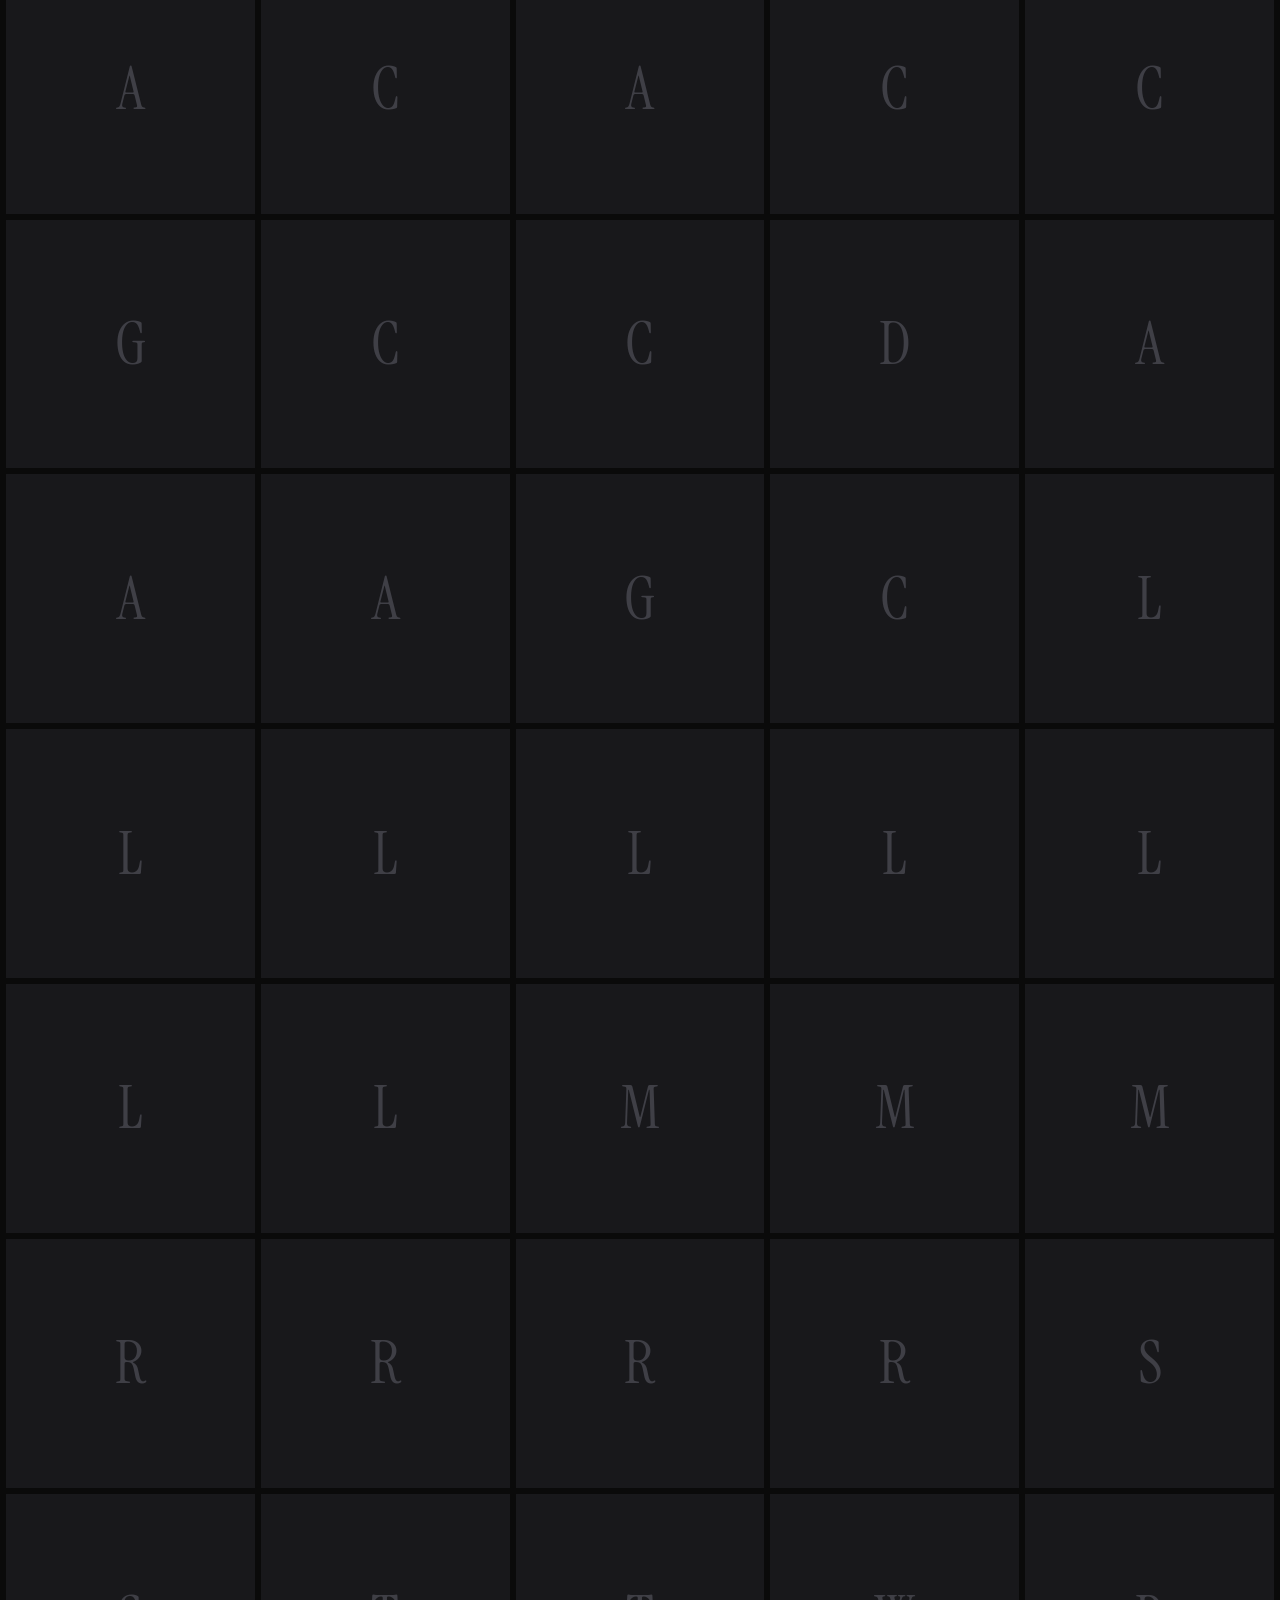
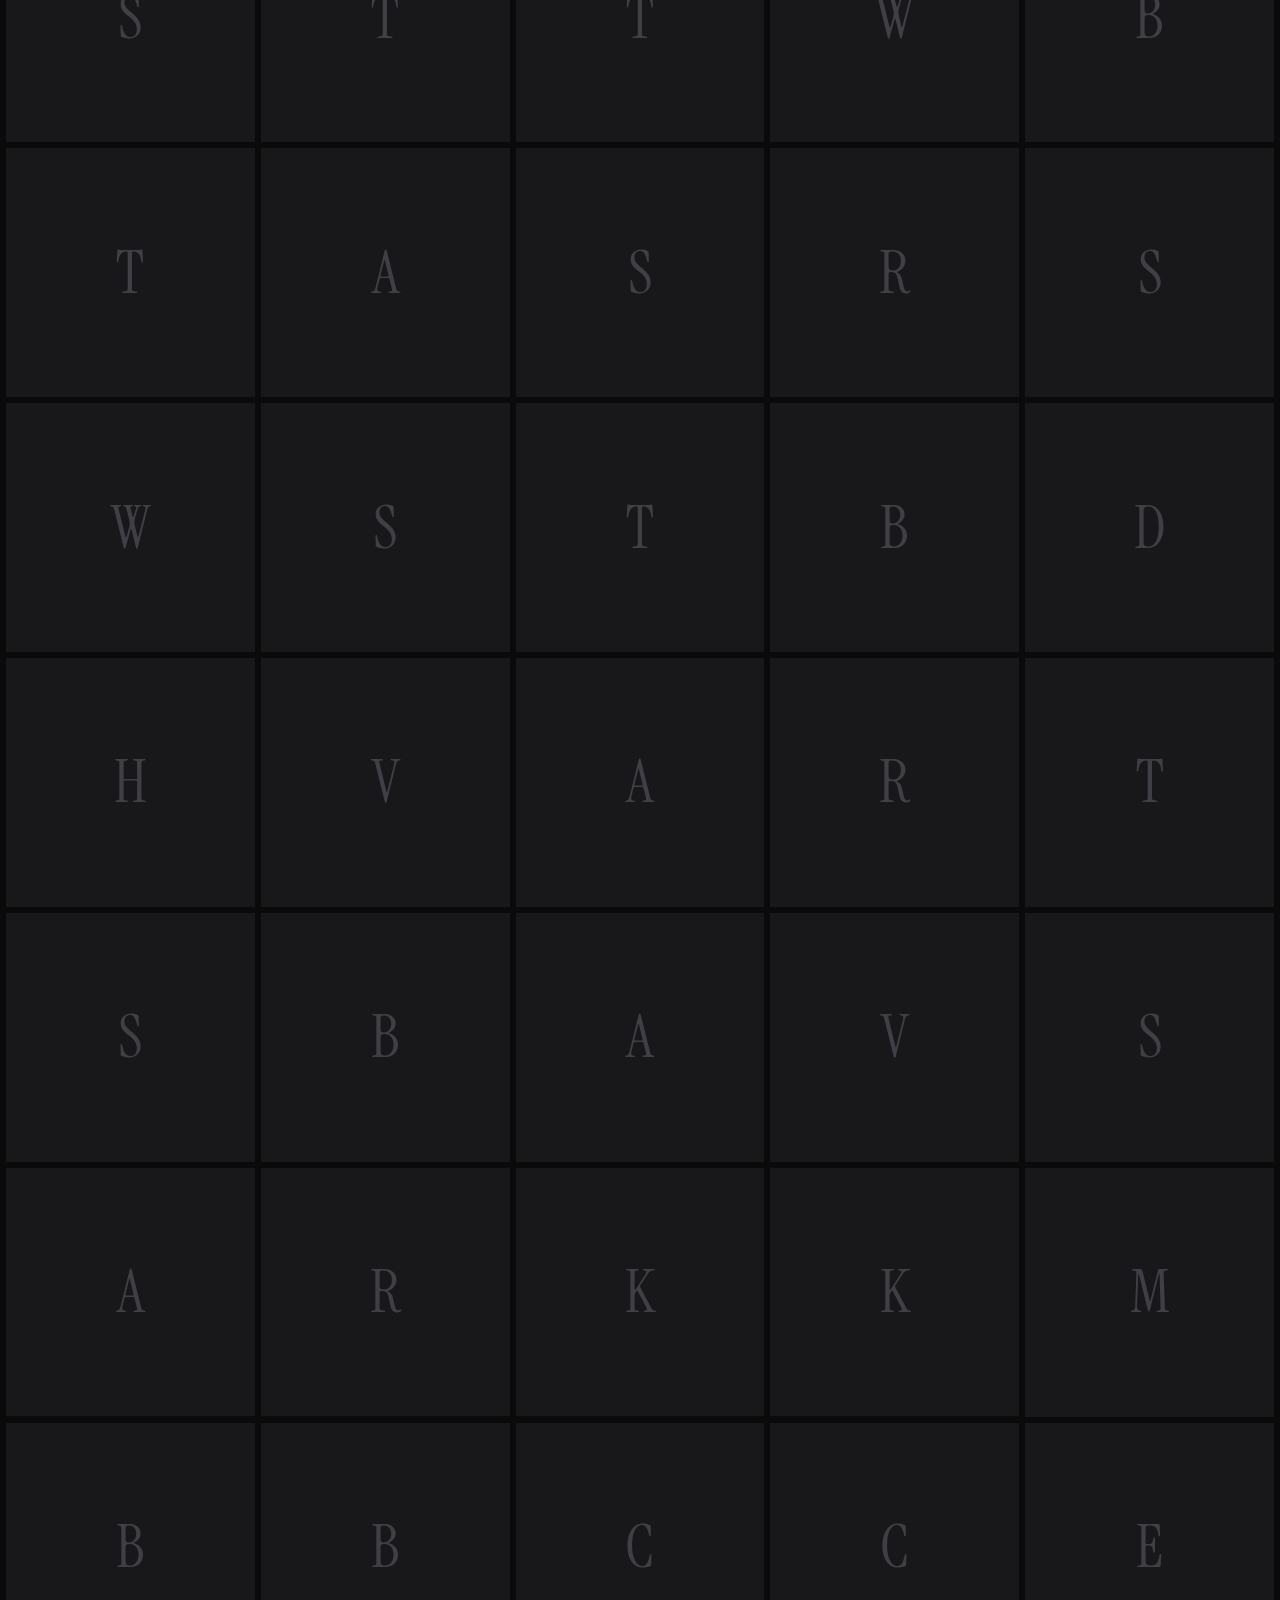
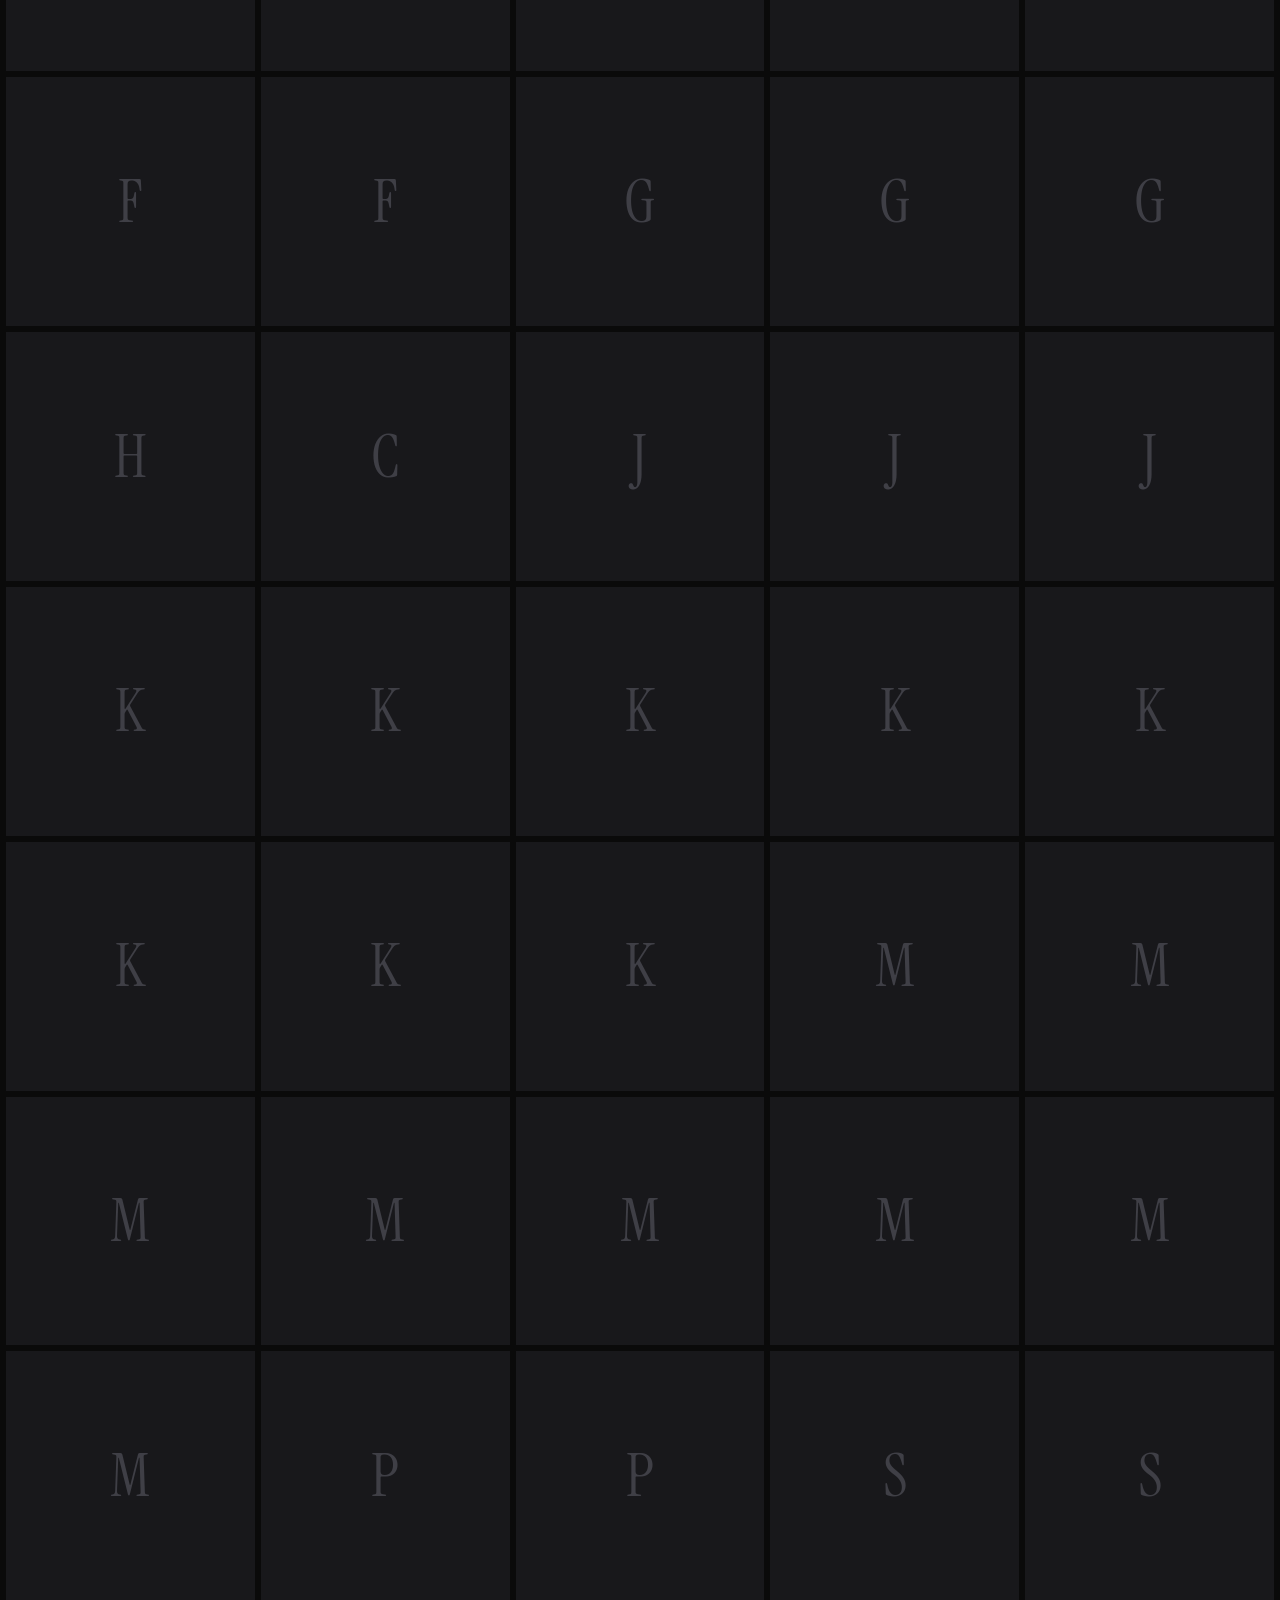
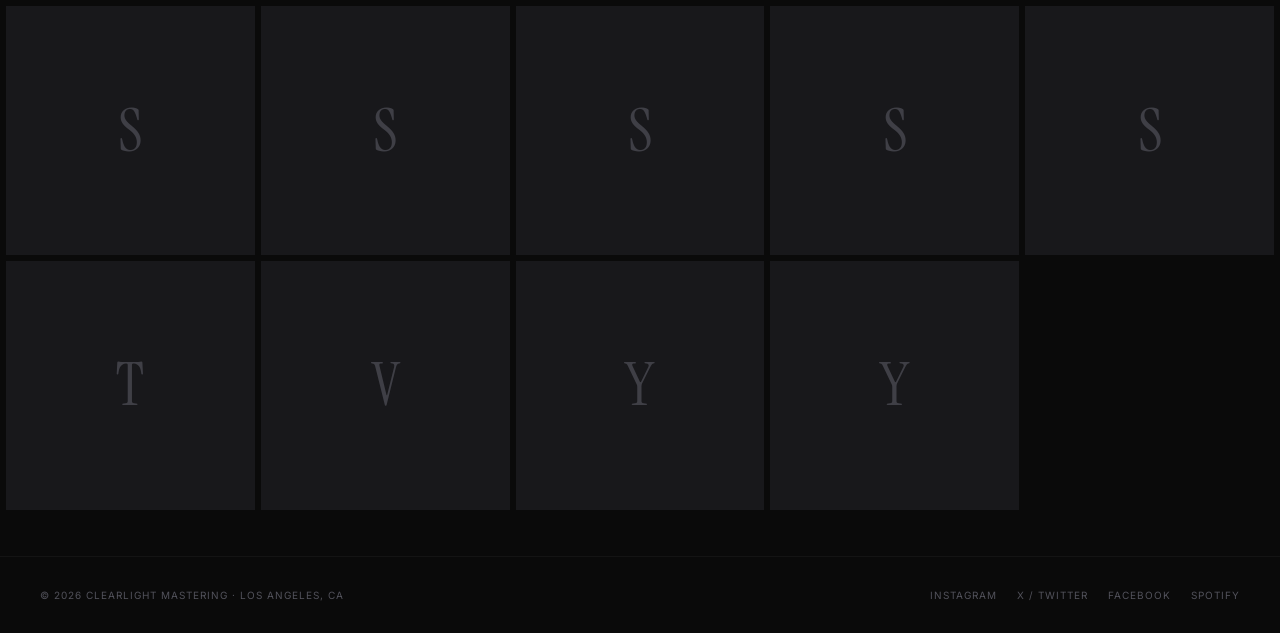
==== commit f38e5102: "update" ====
--- a/index.html
+++ b/index.html
@@ -44,6 +44,12 @@
         </span>
       </a>
       <nav class="site-nav">
+        <div class="filter-group" role="group" aria-label="Filter discography by engineer">
+          <button type="button" class="filter-btn active" data-filter="all" aria-pressed="true">All</button>
+          <button type="button" class="filter-btn" data-filter="john" aria-pressed="false">John</button>
+          <button type="button" class="filter-btn" data-filter="tess" aria-pressed="false">Tess</button>
+        </div>
+        <span class="nav-divider" aria-hidden="true"></span>
         <a href="index.html">Work</a>
         <a href="about.html">About</a>
         <a href="contact.html">Contact</a>
@@ -54,11 +60,6 @@
   <!-- Album grid -->
   <div class="grid-wrap">
     <div class="filter-bar">
-      <div class="filter-group" role="group" aria-label="Filter discography by engineer">
-        <button type="button" class="filter-btn active" data-filter="all" aria-pressed="true">All</button>
-        <button type="button" class="filter-btn" data-filter="john" aria-pressed="false">John</button>
-        <button type="button" class="filter-btn" data-filter="tess" aria-pressed="false">Tess</button>
-      </div>
       <p class="filter-count" id="filter-count" aria-live="polite"></p>
     </div>
     <div class="album-grid" id="album-grid"></div>
--- a/css/style.css
+++ b/css/style.css
@@ -659,6 +659,7 @@
     padding-bottom: 14px;
   }
   .site-nav { gap: 18px; flex-wrap: wrap; }
+  .filter-group { gap: 18px; }
   .brand-name { font-size: 18px; }
 }
 
@@ -669,15 +670,8 @@
   .brand-tag { display: none; }
 }
 
-/* ─── Discography filter ─────────────────────────────────────────────────── */
-.filter-bar {
-  display: flex;
-  align-items: center;
-  justify-content: space-between;
-  gap: 16px;
-  padding: 20px 20px 16px;
-}
-.filter-group { display: flex; gap: 6px; }
+/* ─── Discography filter (lives in the header nav) ───────────────────────── */
+.filter-group { display: flex; align-items: center; gap: 24px; }
 .filter-btn {
   font-family: var(--sans);
   font-size: 11px;
@@ -685,14 +679,21 @@
   letter-spacing: 0.18em;
   color: var(--zinc-500);
   background: transparent;
-  border: 1px solid var(--zinc-800);
-  padding: 9px 18px;
+  border: 0;
+  border-bottom: 1px solid transparent;
+  padding: 2px 0;
   cursor: pointer;
-  transition: color 0.2s, border-color 0.2s, background 0.2s;
-}
-.filter-btn:hover { color: #e4e4e7; border-color: var(--zinc-600); }
-.filter-btn.active { color: #000; background: #fff; border-color: #fff; }
+  transition: color 0.2s, border-color 0.2s;
+}
+.filter-btn:hover { color: #e4e4e7; }
+.filter-btn.active { color: #fff; border-bottom-color: #fff; }
 .filter-btn:focus-visible { outline: 1px solid var(--zinc-400); outline-offset: 2px; }
+.nav-divider { width: 1px; height: 14px; background: var(--zinc-800); }
+.filter-bar {
+  display: flex;
+  justify-content: flex-end;
+  padding: 16px 20px 4px;
+}
 .filter-count {
   font-size: 10px;
   text-transform: uppercase;
@@ -715,5 +716,5 @@
 }
 
 @media (min-width: 768px) {
-  .filter-bar { padding: 28px 40px 20px; }
-}
+  .filter-bar { padding: 20px 40px 4px; }
+}
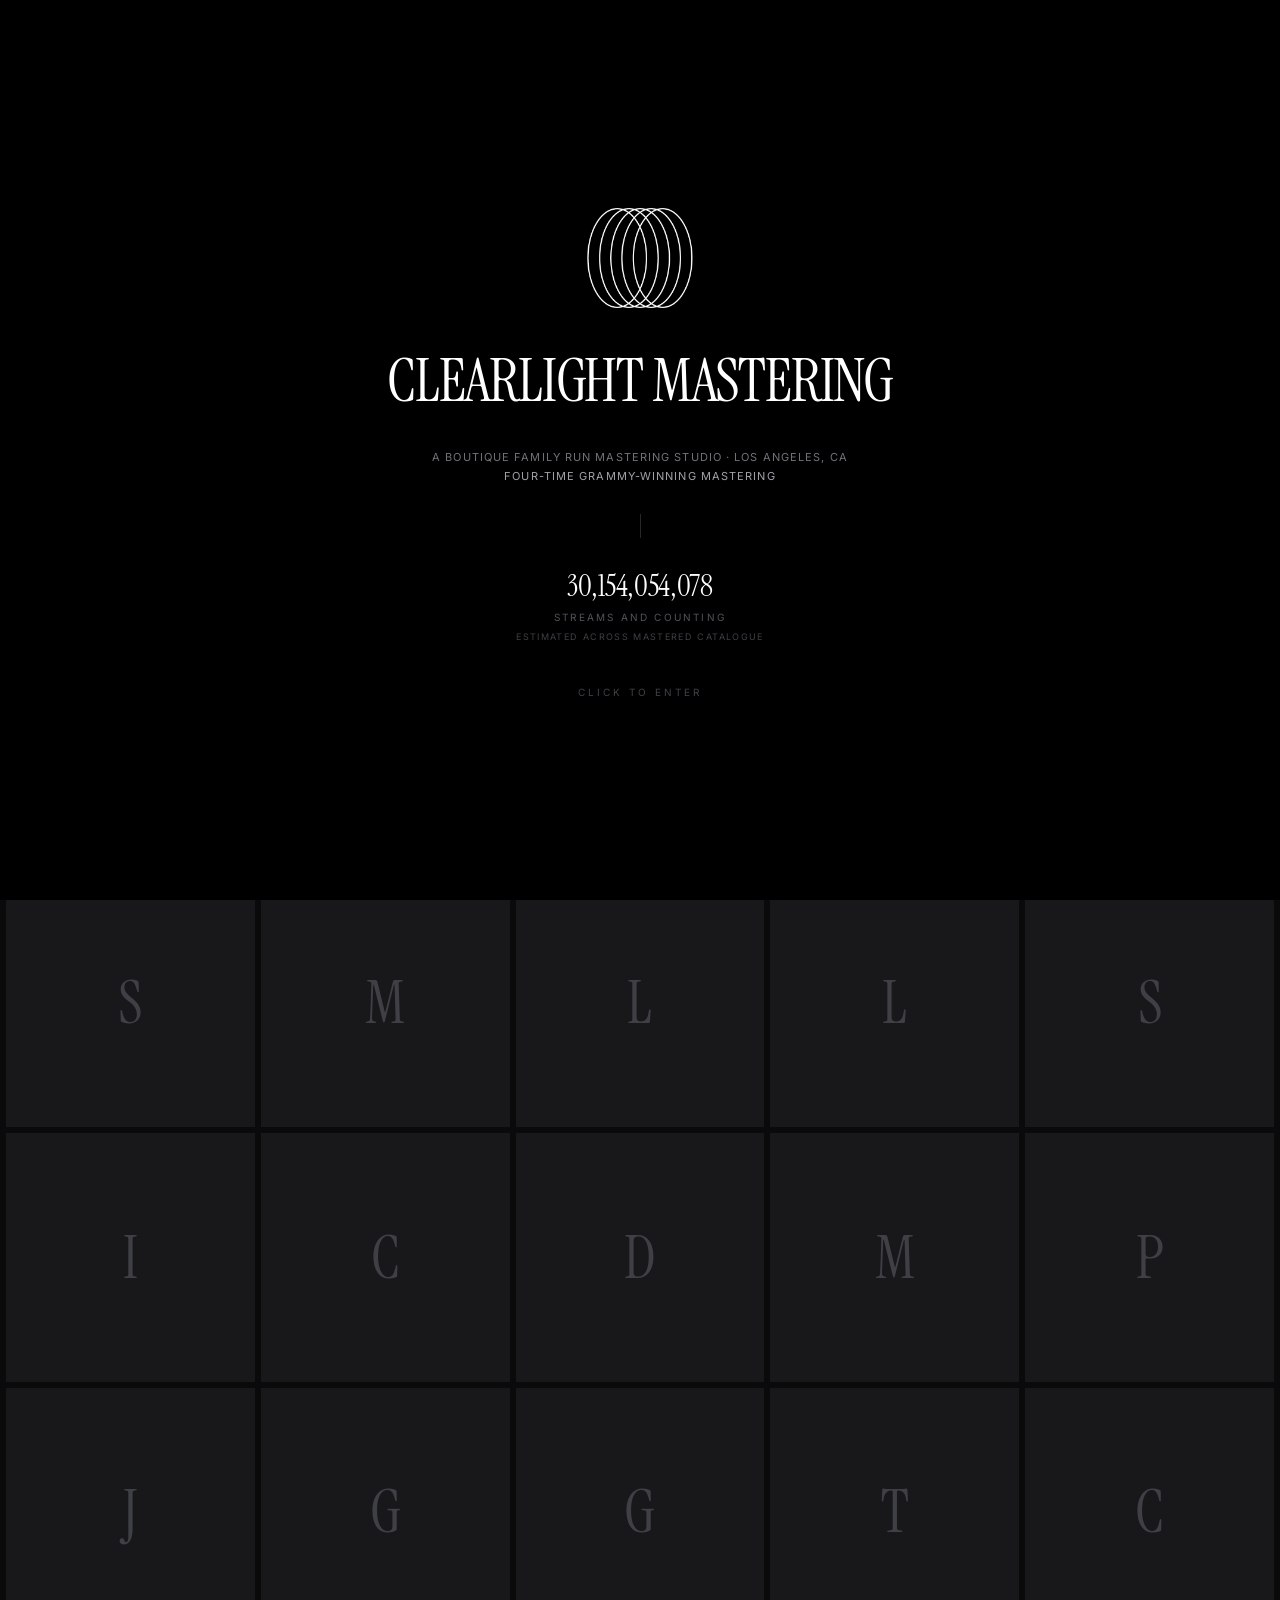
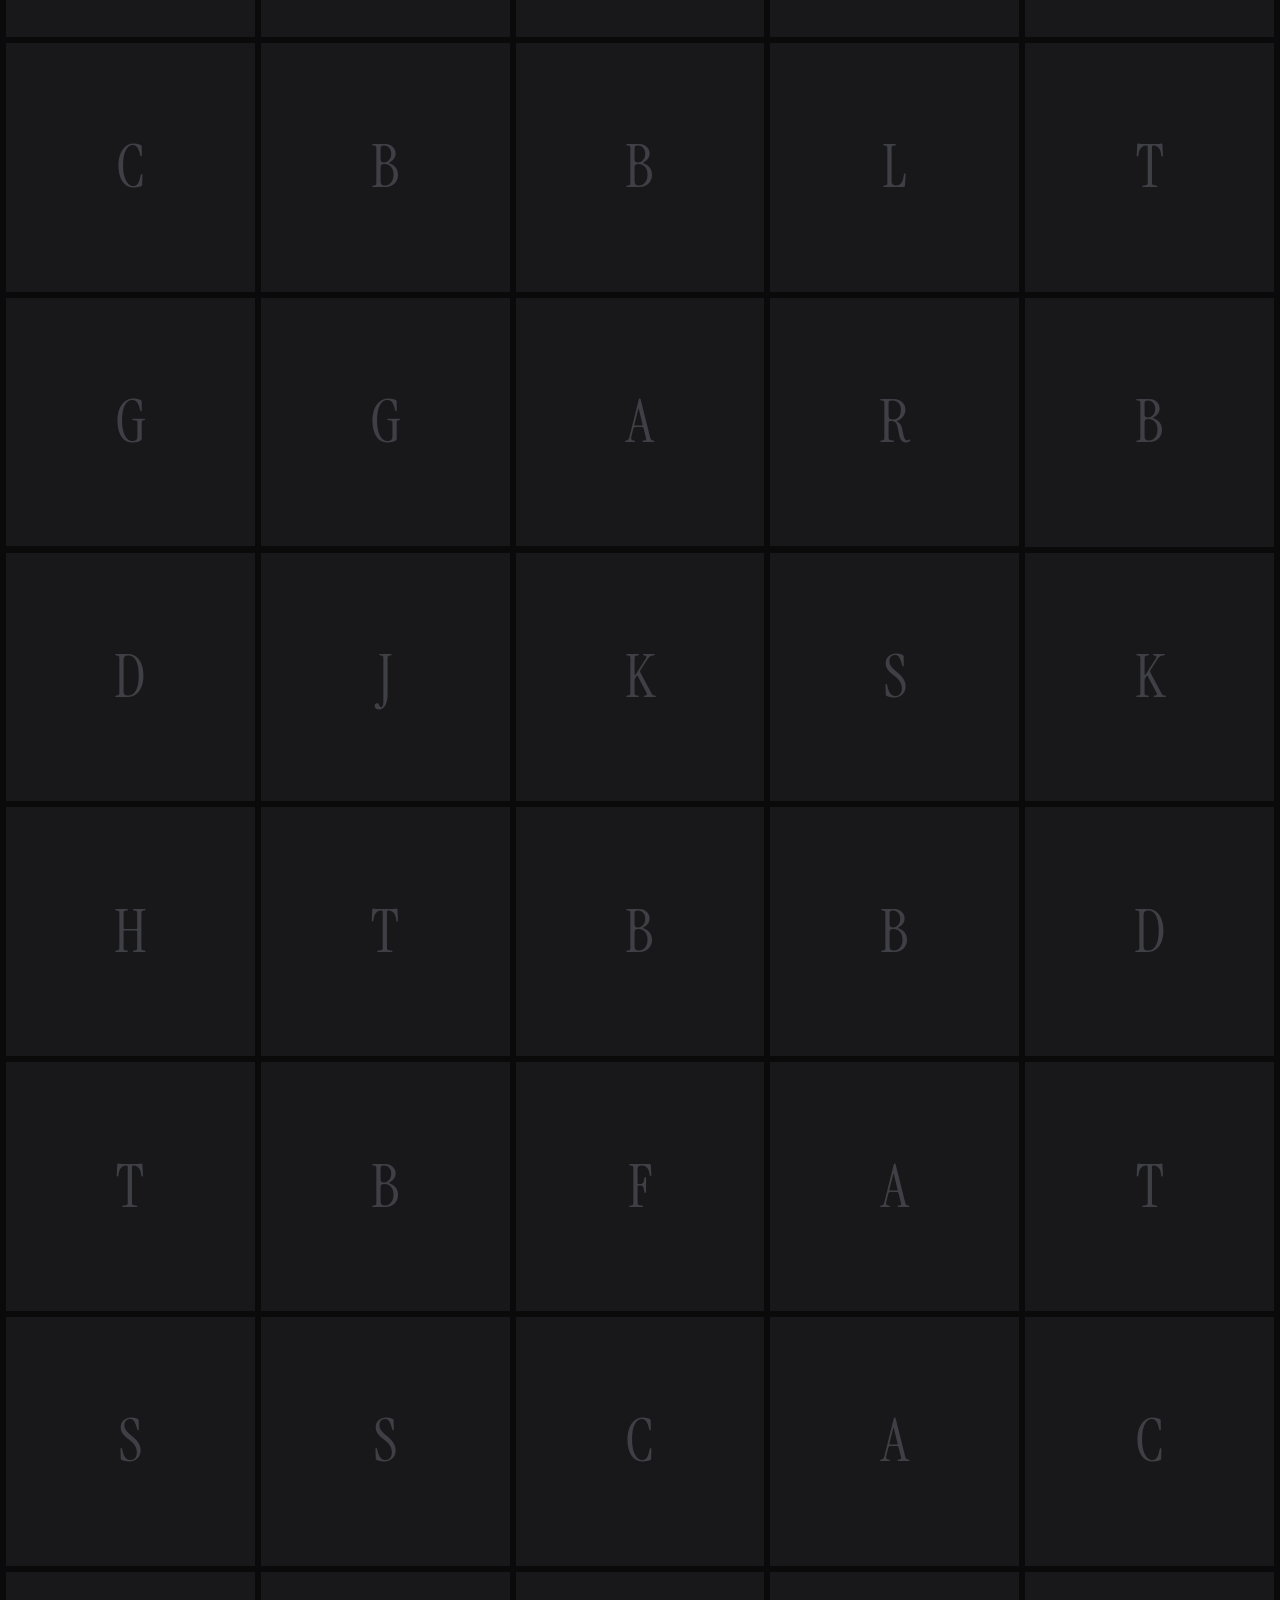
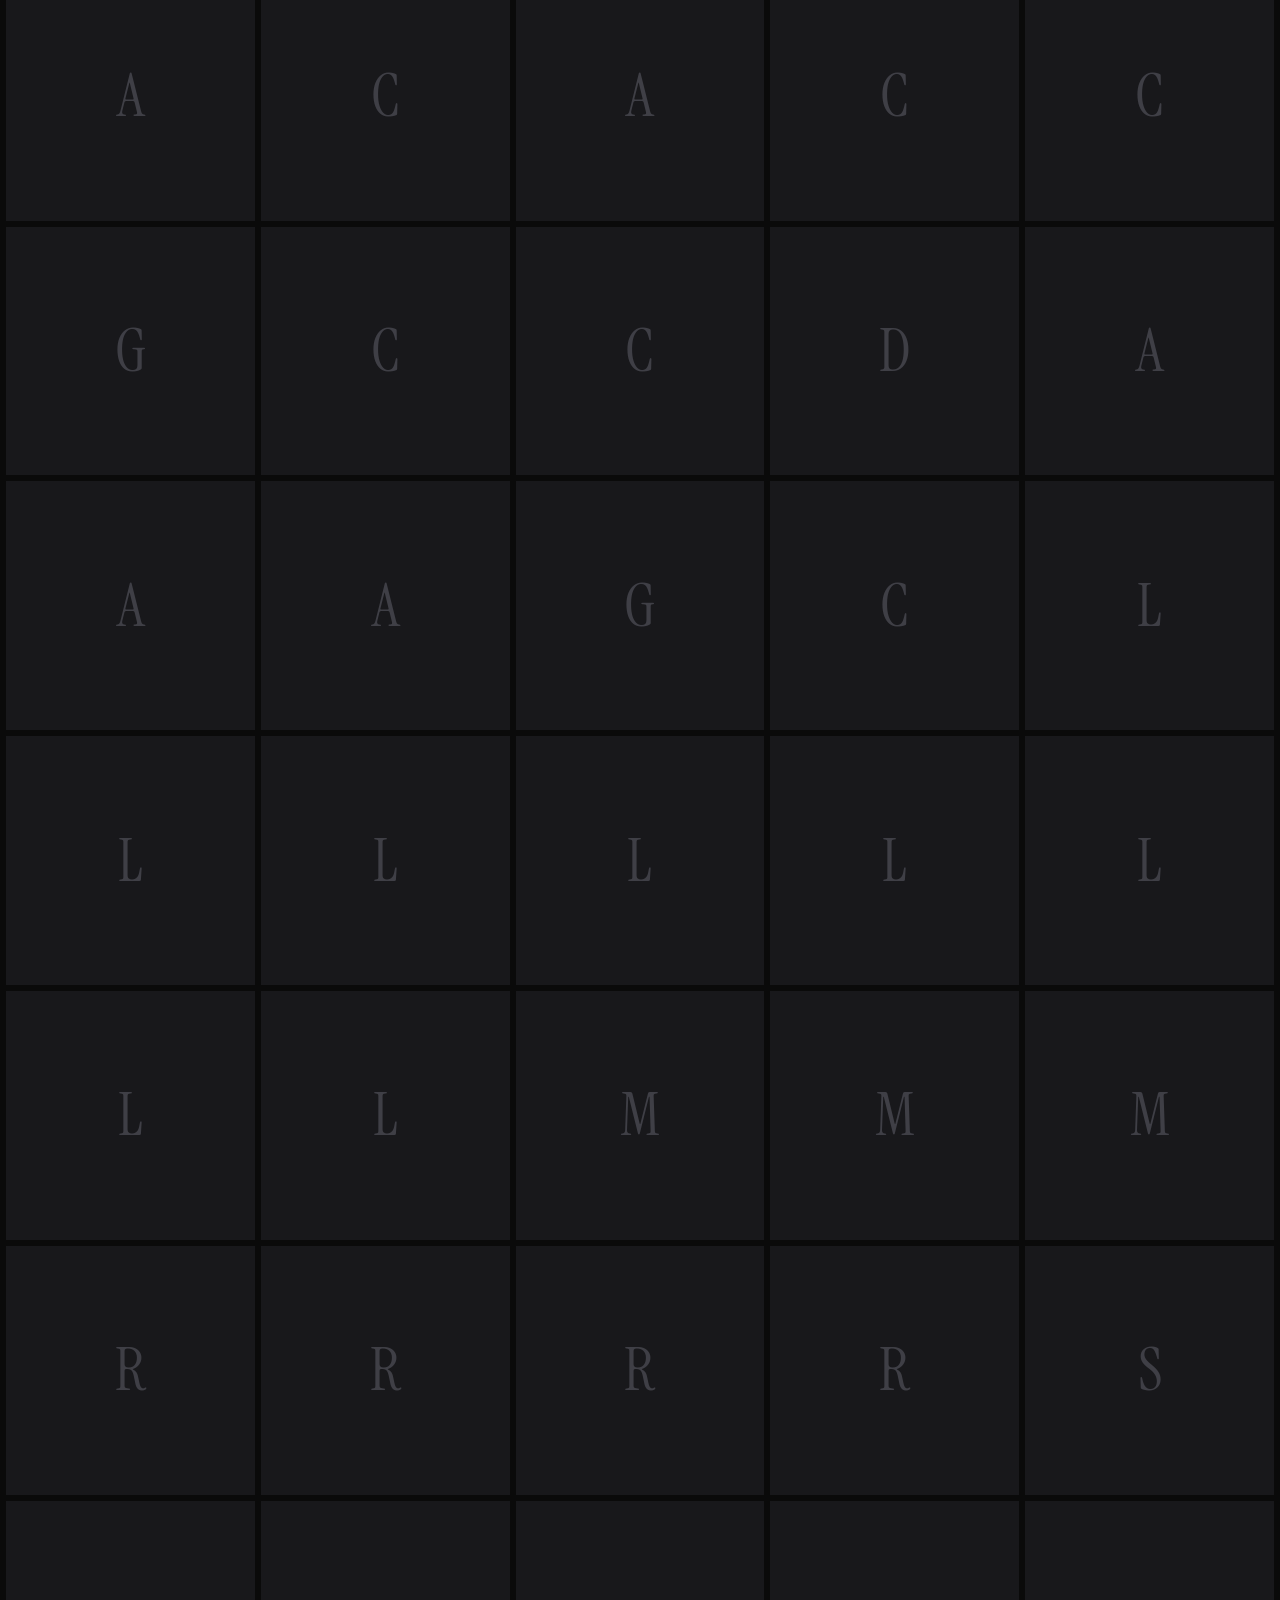
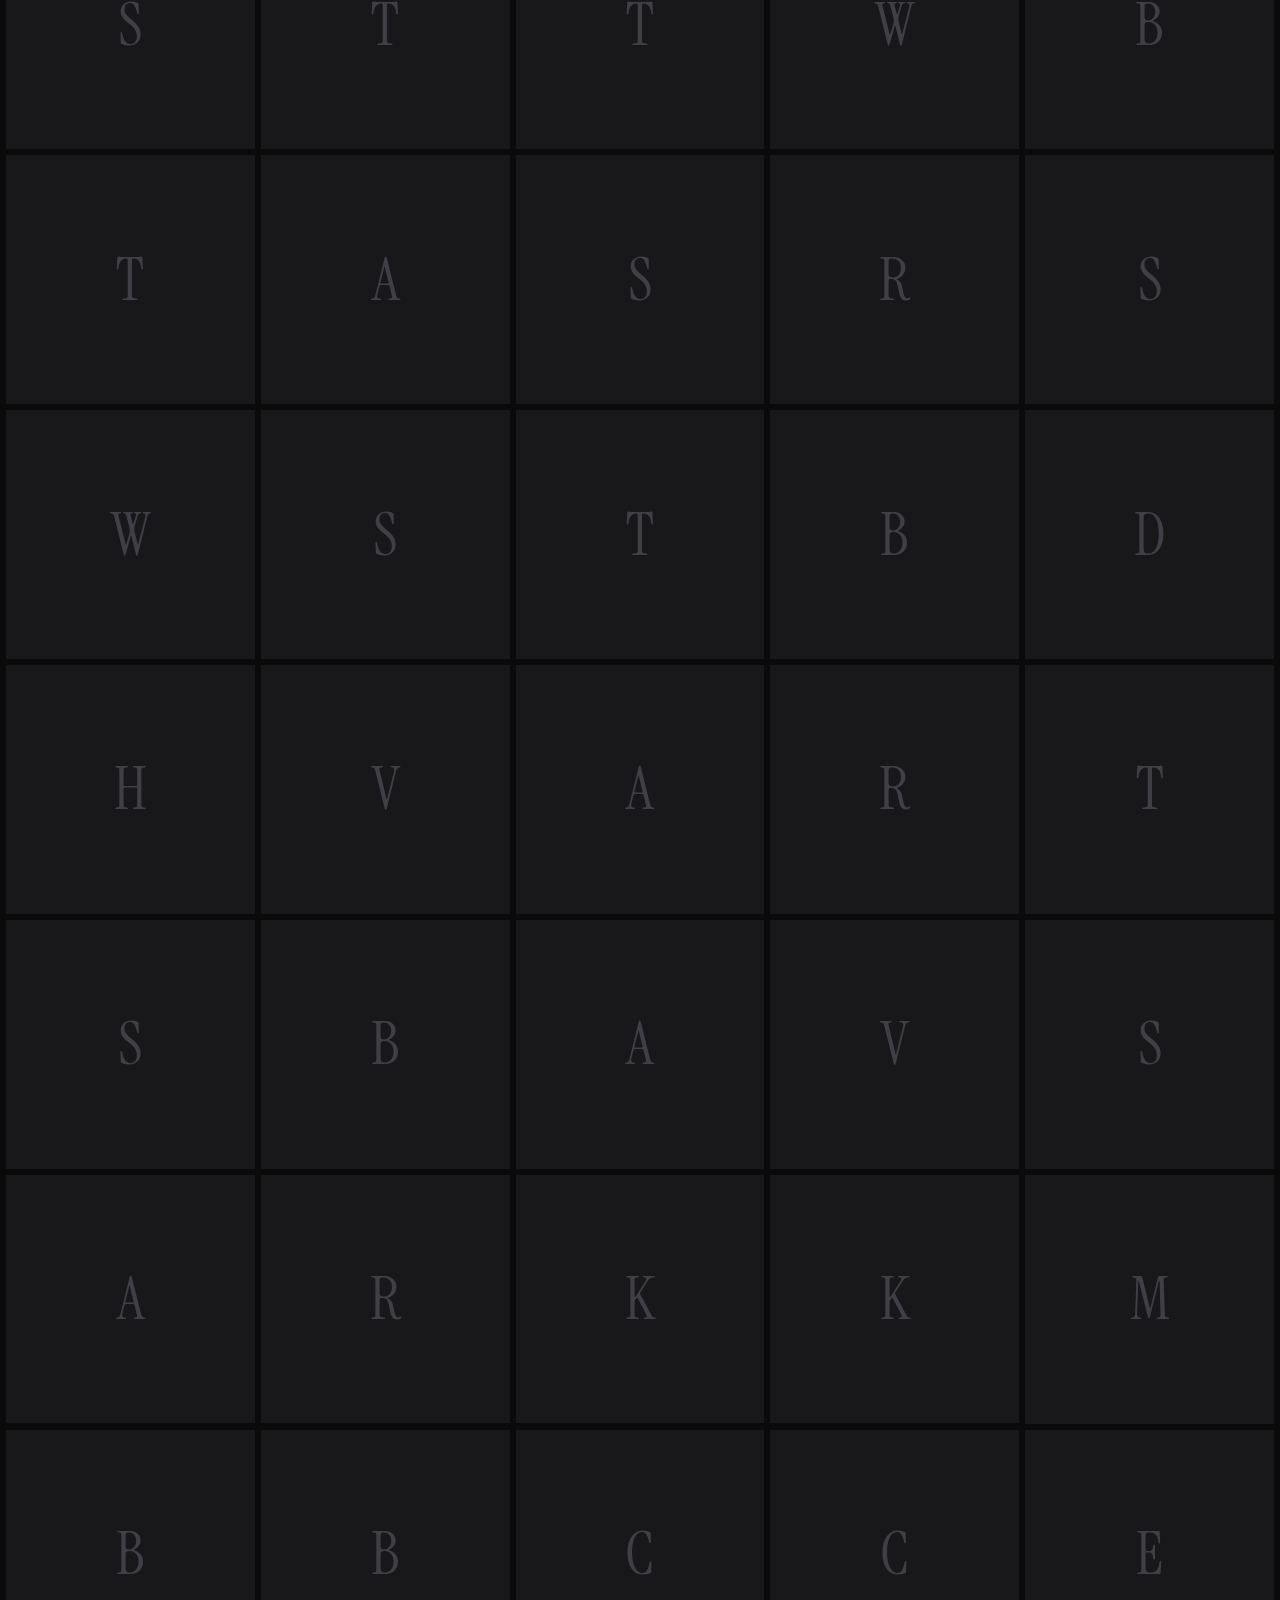
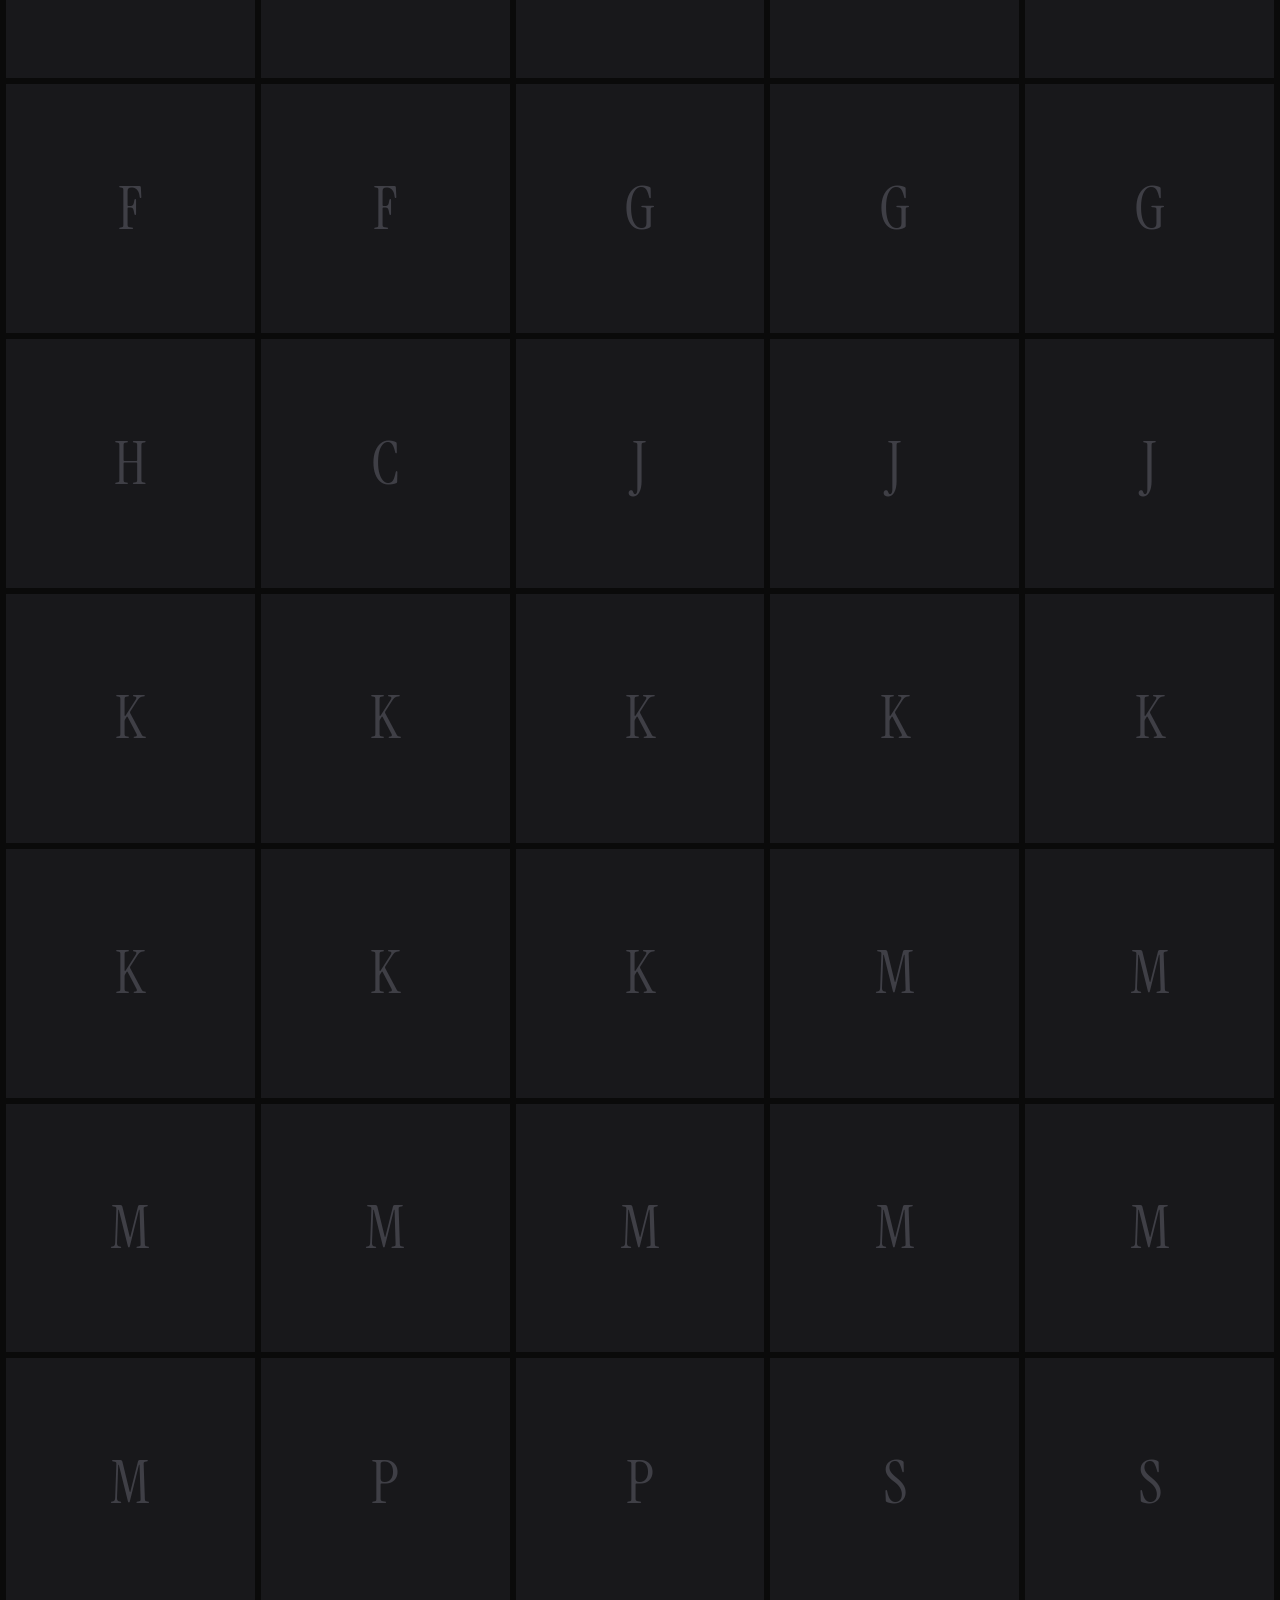
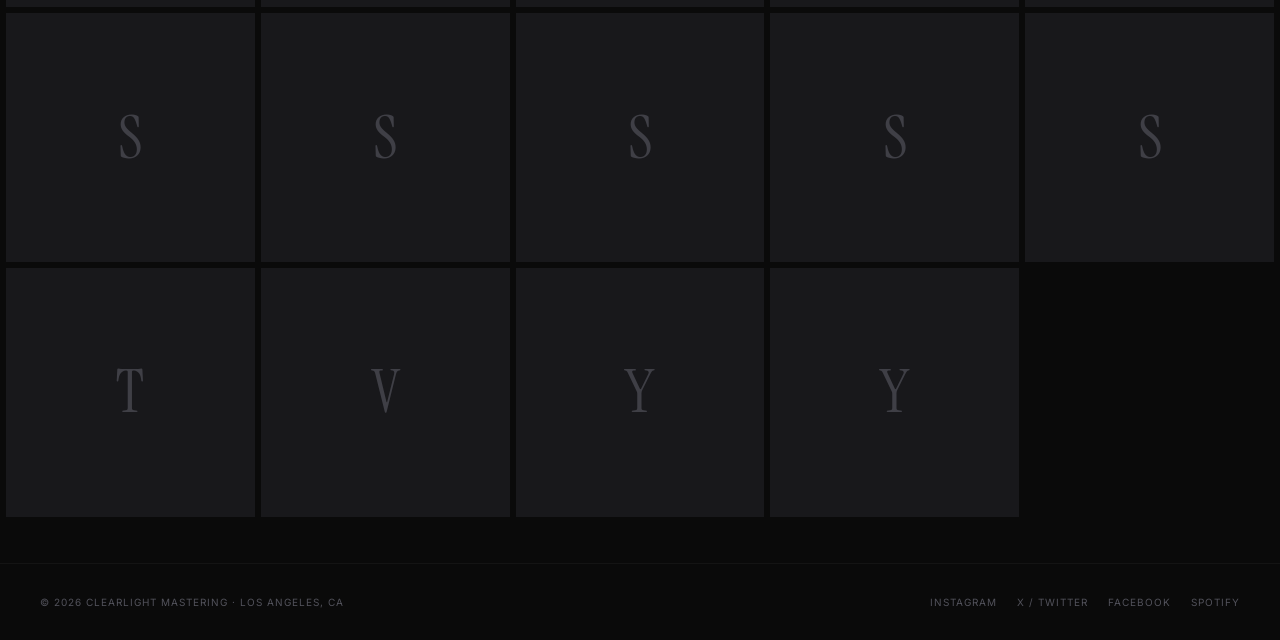
==== commit a18e5637: "Add files via upload" ====
--- a/index.html
+++ b/index.html
@@ -22,7 +22,7 @@
     <div class="landing-inner">
       <img src="assets/logo.webp" alt="Clearlight Mastering" class="landing-logo fade-item" data-step="200">
       <h1 class="landing-title fade-item" data-step="900">CLEARLIGHT MASTERING</h1>
-      <p class="landing-sub fade-item" data-step="1600">A boutique family run mastering studio &middot; Los Angeles, CA<br><span style="color:var(--zinc-600)">Four-time Grammy-winning mastering</span></p>
+      <p class="landing-sub fade-item" data-step="1600">A boutique family run mastering studio &middot; Los Angeles, CA<br><span style="color:var(--zinc-400)">Four-time Grammy-winning mastering</span></p>
       <div class="landing-rule fade-item" data-step="2300"></div>
       <div class="counter fade-item" data-step="2300">
         <p class="counter-number" id="counter-number">—</p>
@@ -44,13 +44,8 @@
         </span>
       </a>
       <nav class="site-nav">
-        <div class="filter-group" role="group" aria-label="Filter discography by engineer">
-          <button type="button" class="filter-btn active" data-filter="all" aria-pressed="true">All</button>
-          <button type="button" class="filter-btn" data-filter="john" aria-pressed="false">John</button>
-          <button type="button" class="filter-btn" data-filter="tess" aria-pressed="false">Tess</button>
-        </div>
-        <span class="nav-divider" aria-hidden="true"></span>
-        <a href="index.html">Work</a>
+        <a href="index.html">Discography</a>
+        <a href="work.html">Work</a>
         <a href="about.html">About</a>
         <a href="contact.html">Contact</a>
       </nav>
@@ -60,6 +55,11 @@
   <!-- Album grid -->
   <div class="grid-wrap">
     <div class="filter-bar">
+      <div class="filter-group" role="group" aria-label="Filter discography by engineer">
+        <button type="button" class="filter-btn active" data-filter="all" aria-pressed="true">All</button>
+        <button type="button" class="filter-btn" data-filter="john" aria-pressed="false">John</button>
+        <button type="button" class="filter-btn" data-filter="tess" aria-pressed="false">Tess</button>
+      </div>
       <p class="filter-count" id="filter-count" aria-live="polite"></p>
     </div>
     <div class="album-grid" id="album-grid"></div>
